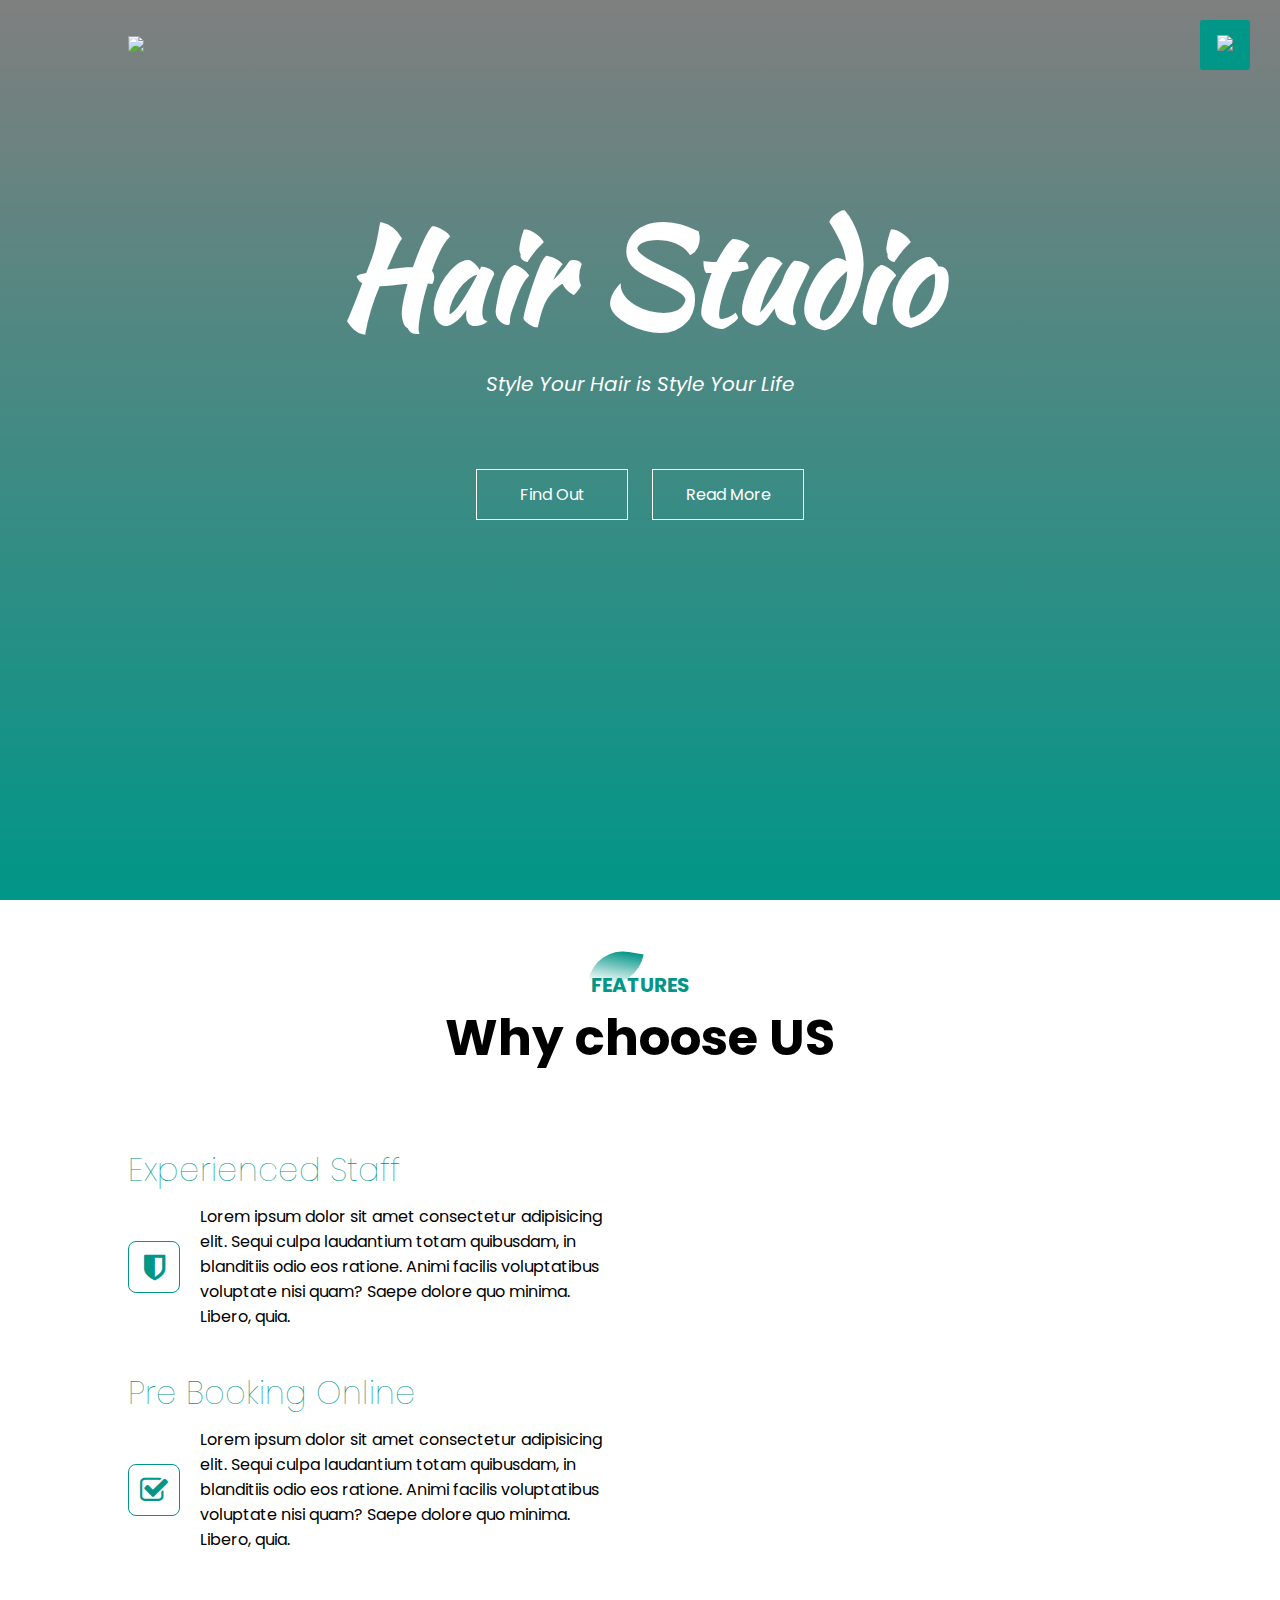
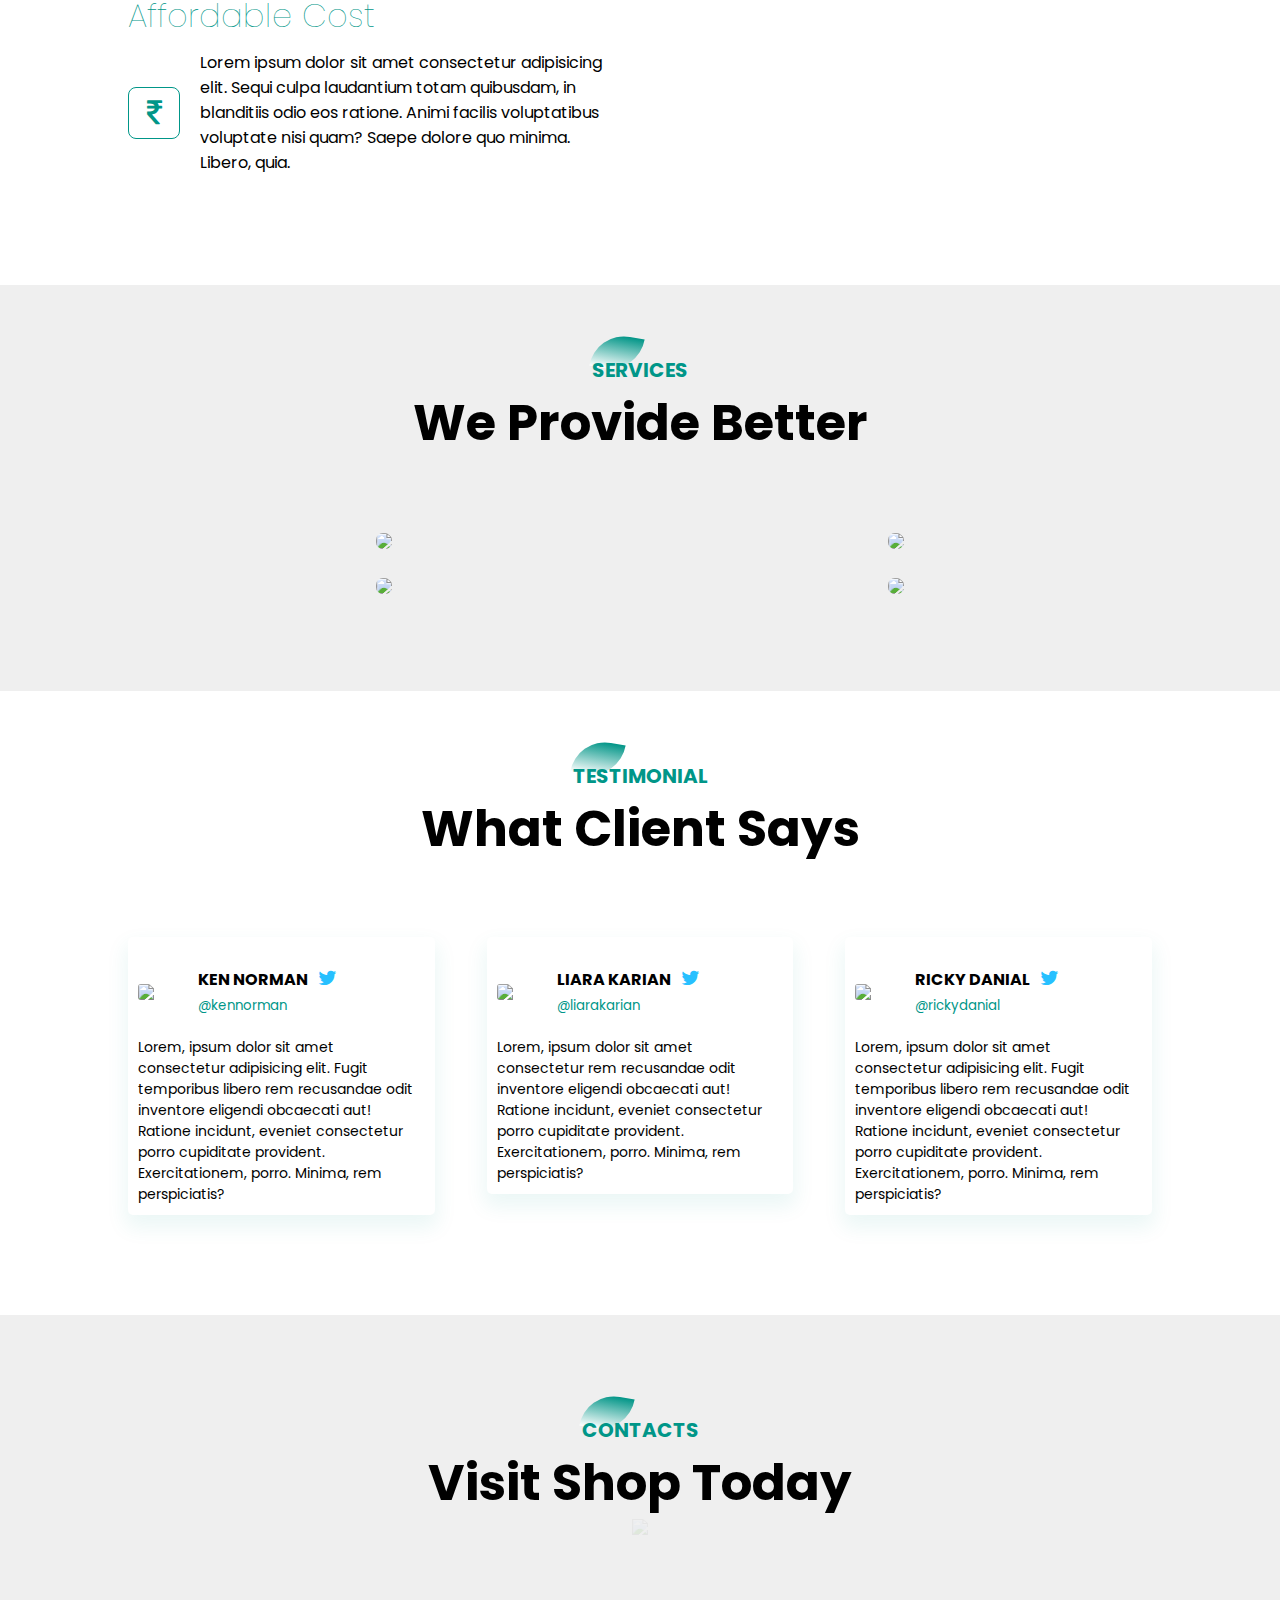
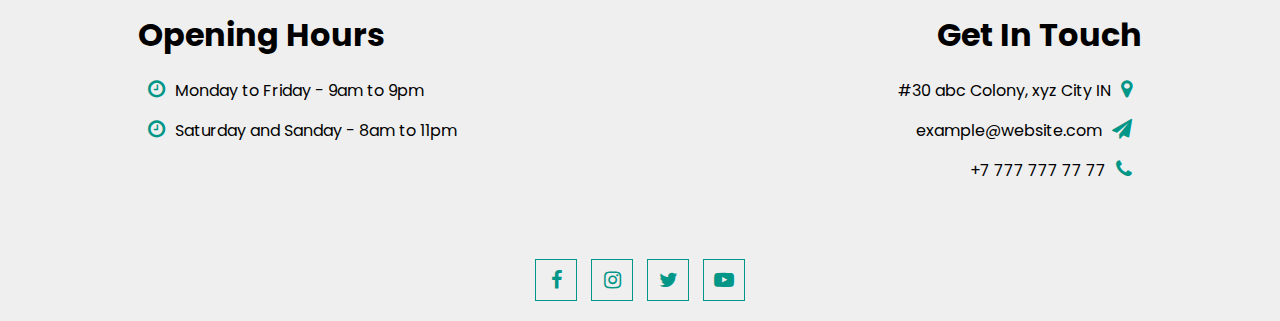
==== index.html @ 2dee3707 "new site" ====
<!DOCTYPE html>
<html lang="en">
<head>
    <meta charset="UTF-8">
    <meta name="viewport" content="width=device-width, initial-scale=1.0">
    <link rel="stylesheet" href="style.css">
    <link rel="stylesheet" href="https://stackpath.bootstrapcdn.com/font-awesome/4.7.0/css/font-awesome.min.css">
    <link href="https://fonts.googleapis.com/css2?family=Kaushan+Script&family=Poppins&display=swap" rel="stylesheet">
    <script src="https://cdn.jsdelivr.net/gh/cferdinandi/smooth-scroll/dist/smooth-scroll.polyfills.min.js"></script>
    <title>Barber Portfolio</title>
</head>
<body>
    <section id="banner">
        <img src="img/logo.png" class="logo">
        <div class="banner-text">
            <h1>Hair Studio</h1>
            <p>Style Your Hair is Style Your Life </p>
            <div class="banner-btn">
                <a href="#"><span></span>Find Out</a>
                <a href="#"><span></span>Read More</a>
            </div>
        </div>
    </section>
    <div id="sidenav">
        <nav>
            <ul>
                <li><a href="#banner">HOME</a></li>
                <li><a href="#feature">FEATURES</a></li>
                <li><a href="#service">SERVICES</a></li>
                <li><a href="#testimonial">TESTIMONIALS</a></li>
                <li><a href="#footer">MEET US</a></li>
            </ul>
        </nav>
    </div>
    <div id="menubtn">
        <img src="img/menu.png" id="menu">
    </div>

<!--Feature-->

<section id="feature">
    <div class="title-text">
        <p>FEATURES</p>
        <h1>Why choose US</h1>
    </div>
    <div class="feature-box">
        <div class="features">
            <h1>Experienced Staff</h1>
            <div class="features-desc">
                <div class="feature-icon">
                    <i class="fa fa-shield"></i>
                </div>
                <div class="feature-text">
                    <p>Lorem ipsum dolor sit amet consectetur adipisicing elit. Sequi culpa laudantium totam quibusdam, in blanditiis odio eos ratione. Animi facilis voluptatibus voluptate nisi quam? Saepe dolore quo minima. Libero, quia.</p>
                </div>
            </div>
            <h1>Pre Booking Online</h1>
            <div class="features-desc">
                <div class="feature-icon">
                    <i class="fa fa-check-square-o"></i>
                </div>
                <div class="feature-text">
                    <p>Lorem ipsum dolor sit amet consectetur adipisicing elit. Sequi culpa laudantium totam quibusdam, in blanditiis odio eos ratione. Animi facilis voluptatibus voluptate nisi quam? Saepe dolore quo minima. Libero, quia.</p>
                </div>
            </div>
            <h1>Affordable Cost</h1>
            <div class="features-desc">
                <div class="feature-icon">
                    <i class="fa fa-inr"></i>
                </div>
                <div class="feature-text">
                    <p>Lorem ipsum dolor sit amet consectetur adipisicing elit. Sequi culpa laudantium totam quibusdam, in blanditiis odio eos ratione. Animi facilis voluptatibus voluptate nisi quam? Saepe dolore quo minima. Libero, quia.</p>
                </div>
            </div>
        </div>
        <div class="features-img">
            <img src="img/barber-man.jpg" alt="">
        </div>
    </div>
</section>

<!--Service-->

<section id="service">
    <div class="title-text">
        <p>SERVICES</p>
        <h1>We Provide Better</h1>
    </div>
    <div class="service-box">
        <div class="single-service">
            <img src="img/pic-1.jpg">
            <div class="overlay"></div>
            <div class="service-desc">
                <h3>Hair Styling</h3>
                <hr>
                <p>This is test under text koroche of barber-man
                    this is under desription of barber foundation</p>
            </div>
        </div>
        <div class="single-service">
            <img src="img/pic-2.jpg">
            <div class="overlay"></div>
            <div class="service-desc">
                <h3>Beard Drim</h3>
                <hr>
                <p>This is test under text koroche of barber-man
                    this is under desription of barber foundation</p>
            </div>
        </div>
        <div class="single-service">
            <img src="img/pic-3.jpg">
            <div class="overlay"></div>
            <div class="service-desc">
                <h3>Hair Cut</h3>
                <hr>
                <p>This is test under text koroche of barber-man
                    this is under desription of barber foundation</p>
            </div>
        </div>
        <div class="single-service">
            <img src="img/pic-4.jpg">
            <div class="overlay"></div>
            <div class="service-desc">
                <h3>Dry Shapoo</h3>
                <hr>
                <p>This is test under text koroche of barber-man
                    this is under desription of barber foundation</p>
            </div>
        </div>
    </div>
</section>

<!--Testimonial-->

<section id="testimonial">
    <div class="title-text">
        <p>TESTIMONIAL</p>
        <h1>What Client Says</h1>
    </div>
    <div class="testimonial-row">
        <div class="testimonial-col">
            <div class="user">
                <img src="img/img-1.jpg">
                <div class="user-info">
                    <h4>KEN NORMAN<i class="fa fa-twitter"></i></h4>
                    <small>@kennorman</small>
                </div>
            </div>
            <p>Lorem, ipsum dolor sit amet consectetur adipisicing elit. Fugit temporibus libero rem recusandae odit inventore eligendi obcaecati aut! Ratione incidunt, eveniet consectetur porro cupiditate provident. Exercitationem, porro. Minima, rem perspiciatis?</p>
        </div>
        <div class="testimonial-col">
            <div class="user">
                <img src="img/img-2.jpg">
                <div class="user-info">
                    <h4>LIARA KARIAN<i class="fa fa-twitter"></i></h4>
                    <small>@liarakarian</small>
                </div>
            </div>
            <p>Lorem, ipsum dolor sit amet consectetur  rem recusandae odit inventore eligendi obcaecati aut! Ratione incidunt, eveniet consectetur porro cupiditate provident. Exercitationem, porro. Minima, rem perspiciatis?</p>
        </div>
        <div class="testimonial-col">
            <div class="user">
                <img src="img/img-3.jpg">
                <div class="user-info">
                    <h4>RICKY DANIAL<i class="fa fa-twitter"></i></h4>
                    <small>@rickydanial</small>
                </div>
            </div>
            <p>Lorem, ipsum dolor sit amet consectetur adipisicing elit. Fugit temporibus libero rem recusandae odit inventore eligendi obcaecati aut! Ratione incidunt, eveniet consectetur porro cupiditate provident. Exercitationem, porro. Minima, rem perspiciatis?</p>
        </div>
    </div>
</section>

<!--Footer-->

<section id="footer">
    <img src="img/footer-img.png" class="footer-img">
    <div class="title-text">
        <p>CONTACTS</p>
        <h1>Visit Shop Today</h1>
    </div>
    <div class="footer-row">
        <div class="footer-left">
            <h1>Opening Hours</h1>
            <p><i class="fa fa-clock-o"></i>Monday to Friday - 9am to 9pm</p>
            <p><i class="fa fa-clock-o"></i>Saturday and Sanday - 8am to 11pm</p>
        </div>
        <div class="footer-right">
            <h1>Get In Touch</h1>
            <p>#30 abc Colony, xyz City IN<i class="fa fa-map-marker"></i></p>
            <p>example@website.com<i class="fa fa-paper-plane"></i></p>
            <p>+7 777 777 77 77<i class="fa fa-phone"></i></p>
        </div>
    </div>
    <div class="social-links">
        <i class="fa fa-facebook"></i>
        <i class="fa fa-instagram"></i>
        <i class="fa fa-twitter"></i>
        <i class="fa fa-youtube-play"></i>

    </div>
</section>

<script>
var menubtn = document.getElementById("menubtn")
var sidenav = document.getElementById("sidenav")
var menu = document.getElementById("menu")

sidenav.style.right = "-250px";

menubtn.onclick = function(){
    if(sidenav.style.right == "-250px"){
        sidenav.style.right = "0";
        menu.src = "img/close.png";
    }
    else{
        sidenav.style.right = "-250px";
        menu.src = "img/menu.png";
    }
}

var scroll = new SmoothScroll('a[href*="#"]', {
	speed: 1000,
	speedAsDuration: true
});
</script>

</body>
</html>
---- style.css ----
*{
    padding: 0;
    margin: 0;
    font-family: 'Poppins', sans-serif;
}

#banner {
    background: linear-gradient(rgba(0,0,0,0.5), #009688), url(img/banner.jpg);
    background-position: center;
    background-size: cover;
    height: 100vh;
}
.logo {
    position: absolute;
    left: 10%;
    top: 4%;
    width: 140px;
}
.banner-text {
    text-align: center;
    color: #fff;
    padding-top: 180px;
}
.banner-text h1 {
    font-size: 130px;
    font-family: 'Kaushan Script', cursive;
}
.banner-text p {
    font-size: 20px;
    font-style: italic;
}
.banner-btn {
    margin: 70px auto 0;
}
.banner-btn a {
    width: 150px;
    text-decoration: none;
    display: inline-block;
    margin: 0 10px;
    padding: 12px 0;
    color: #fff;
    border: 0.5px solid #fff;
    position: relative;
    z-index: 1;
    transition: color 0.5s;
}
.banner-btn a span {
    width: 0%;
    height: 100%;
    position: absolute;
    top: 0;
    left: 0;
    background: #fff;
    z-index: -1;
    transition: 0.5s;
}
.banner-btn a:hover span {
    width: 100%;
}
.banner-btn a:hover {
    color: black;
}
#sidenav {
    width: 250px;
    height: 100vh;
    position: fixed;
    right: -250px;
    top: 0;
    background: #009688;
    z-index: 2;
    transition: 0.5s;
}
#sidenav ul li  {
    list-style: none;
    margin: 50px 20px;
}
#sidenav ul li a {
   text-decoration: none;
   color: #fff;
}
#menubtn {
    width: 50px;
    height: 50px;
    background: #009688;
    text-align: center;
    position: fixed;
    right: 30px;
    top: 20px;
    border-radius: 3px;
    z-index: 3;
    cursor: pointer;
}
#menubtn img {
    width: 20px;
    margin-top: 15px;
}

@media screen and (max-width: 770px){
    .banner-text h1 {
        font-size: 44px;
    }
    .banner-btn a {
        display: block;
        margin: 20px auto;
    }
}

/*--Feature--*/

#feature {
    width: 100%;
    padding: 70px 0;
}
.title-text {
    text-align: center;
    padding-bottom: 70px;
}
.title-text p {
    margin: auto;
    font-size: 20px;
    color: #009688;
    font-weight: bold;
    position: relative;
    z-index: 1;
    display: inline-block;
}
.title-text p::after{
    content: '';
    width: 50px;
    height: 35px;
    background: linear-gradient(#019587, #fff);
    position: absolute;
    top: -20px;
    left: 0;
    z-index: -1;
    transform: rotate(10deg);
    border-top-left-radius: 35px;
    border-bottom-right-radius: 35px;
}
.title-text h1 {
    font-size: 50px;
}
.feature-box {
    width: 80%;
    margin: auto;
    display: flex;
    flex-wrap: wrap;
    align-items: center;
    text-align: center;
}
.features {
    flex-basis: 50%;
}
.features-img {
    flex-basis: 50%;
    margin: auto;
}
.features-img img {
    width: 70%;
    border-radius: 10px;
}
.features h1 {
    text-align: left;
    margin-bottom: 10px;
    font-weight: 100;
    color: #009688;
}
.features-desc {
    align-items: center;
    display: flex;
    margin-bottom: 40px;
}
.feature-icon .fa {
    width: 50px;
    height: 50px;
    font-size: 30px;
    line-height: 50px;
    border-radius: 8px;
    color: #009688;
    border: 1px solid #009688;
}
.feature-text {
    padding: 0 20px;
    text-align: initial;
}
@media screen and (max-width: 770px){
    .title-text h1 {
        font-size: 35px;
    }
    .features {
        flex-basis: 100%;
    }
    .features-img {
        flex-basis: 100%;
    }
    .features-img img {
        width: 100%;
    }
}

/*--Service--*/

#service {
    width: 100%;
    padding: 70px 0;
    background: #efefef;
}
.service-box {
    width: 80%;
    display: flex;
    flex-wrap: wrap;
    justify-content: space-around;
    margin: auto;
}
.single-service {
    flex-basis: 48%;
    text-align: center;
    border-radius: 7px;
    margin-bottom: 20px;
    color: white;
    position: relative;
}
.single-service img {
    width: 100%;
    border-radius: 7px;
}
.overlay {
    width: 100%;
    height: 100%;
    position: absolute;
    top: 0;
    border-radius: 7px;
    cursor: pointer;
    background: linear-gradient(rgba(0,0,0,0.5), #009688);
    opacity: 0;
    transition: 1s;
}
.single-service:hover .overlay{
    opacity: 1;
}
.service-desc {
    width: 80%;
    position: absolute;
    bottom: 0;
    left: 50%;
    opacity: 0;
    transform: translateX(-50%);
    transition: 1s;
}
hr {
    background: #fff;
    height: 2px;
    border: 0;
    margin: 15px auto;
    width: 60%;
}
.service-desc p {
    font-size: 14px;
}
.single-service:hover .service-desc {
    bottom: 40%;
    opacity: 1;
}

@media screen and (max-width: 770px){
    .single-service {
        flex-basis: 100%;
        margin-bottom: 30px;
    }
    .service-desc p {
        font-size: 12px;
    }
    hr {
        margin: 5px auto;
    }
    .single-service:hover .service-desc {
        bottom: 25% !important;
    }
}

/*--Testimonial--*/

#testimonial {
    width: 100%;
    padding: 70px 0;
}
.testimonial-row {
    width: 80%;
    margin: auto;
    display: flex;
    justify-content: space-between;
    align-items: flex-start;
    flex-wrap: wrap;
}
.testimonial-col {
    flex-basis: 28%;
    padding: 10px;
    margin-bottom: 30px;
    border-radius: 5px;
    box-shadow: 0 10px 20px 3px #00968814;
    cursor: pointer;
    transition: transform .5s;
}
.testimonial-col p {
    font-size: 14px;
}
.user {
    display: flex;
    align-items: center;
    margin: 20px 0;
}
.user img {
    width: 40px;
    margin-right: 20px;
    border-radius: 3px;
}
.user-info .fa {
    color: #27c0ff;
    margin-left: 10px;
    font-size: 20px;
}
.user-info small {
    color: #009688;
}
.testimonial-col:hover {
    transform: translateY(7px);
}

@media screen and (max-width: 770px){
    .testimonial-col{
        flex-basis: 100%;
    }
}

/*--Footer--*/

#footer {
    padding: 100px 0 20px;
    background: #efefef;
    position: relative;
}
.footer-row {
    width: 80%;
    margin: 0 auto;
    justify-content: space-between;
    display: flex;
    flex-wrap: wrap;
}
.footer-left, .footer-right {
    flex-basis: 45%;
    padding: 10px;
    margin-bottom: 20px;
}
.footer-right {
    text-align: right;
}
.footer-row h1 {
    margin: 10px 0;
}
.footer-row p {
    line-height: 35px;
}
.footer-left .fa, .footer-right .fa {
    font-size: 20px;
    color: #009688;
    margin: 10px;
}
.footer-img {
    max-width: 370px;
    opacity: 0.1;
    position: absolute;
    left: 50%;
    top: 35%;
    transform: translate(-50%, -50%);
}
.social-links {
    text-align: center;
}
.social-links .fa {
    height: 40px;
    width: 40px;
    font-size: 20px;
    line-height: 40px;
    border: 1px solid #009688;
    margin: 40px 5px 0;
    color: #009688;
    cursor: pointer;
    transition: transform .5s;
}
.social-links .fa:hover {
    background: #009688;
    color: #fff;
    transform: translateY(-7px);
}

@media screen and (max-width: 770px){
    .footer-left, .footer-right {
        flex-basis: 100%;
        font-size: 13px;
    }
    .footer-img {
        top: 25%;
    }
}
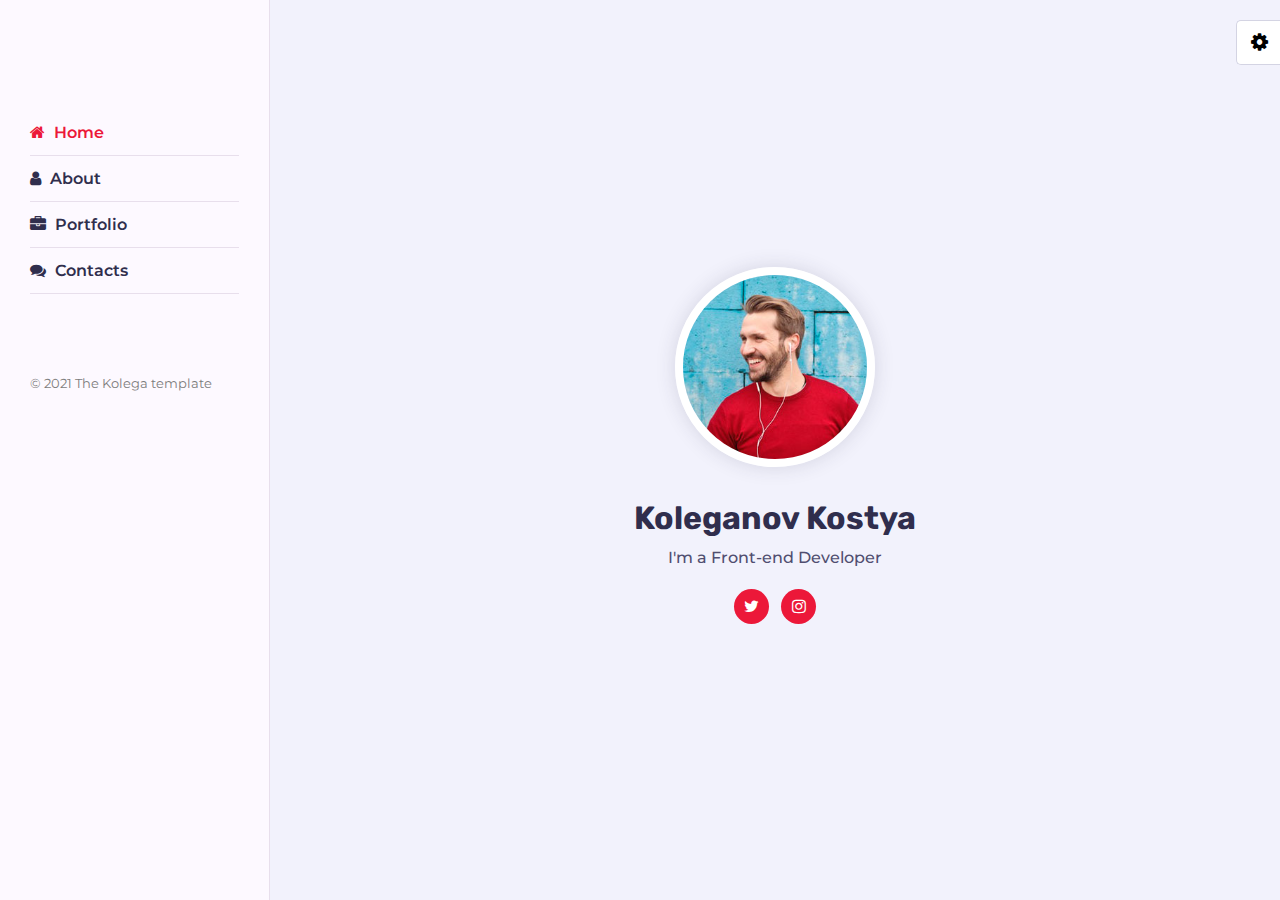
==== commit 452796b9: "Add files via upload" ====
--- a/index.html
+++ b/index.html
@@ -1,229 +1,395 @@
 <!DOCTYPE html>
 <html lang="en">
 <head>
-    <meta charset="UTF-8">
-    <meta name="viewport" content="width=device-width, initial-scale=1.0">
-    <link rel="stylesheet" href="style.css">
-    <link rel="stylesheet" href="https://stackpath.bootstrapcdn.com/font-awesome/4.7.0/css/font-awesome.min.css">
-    <link href="https://fonts.googleapis.com/css2?family=Kaushan+Script&family=Poppins&display=swap" rel="stylesheet">
-    <script src="https://cdn.jsdelivr.net/gh/cferdinandi/smooth-scroll/dist/smooth-scroll.polyfills.min.js"></script>
-    <title>Barber Portfolio</title>
+  <title>Personal Portfolio Template</title>
+  <meta charset="utf-8">
+  <meta name="viewport" content="width=device-width, initial-scale=1">
+   <!-- Template css Files -->
+  <link rel="stylesheet" href="css/style.css" type="text/css">
+  <link rel="stylesheet" title="pink" href="css/skins/pink.css" type="text/css" >
+
+  <!--Style Switcher-->
+  <link rel="stylesheet" class="alternate-style" title="yellow" href="css/skins/yellow.css" type="text/css" disabled>
+  <link rel="stylesheet" class="alternate-style" title="orange" href="css/skins/orange.css" type="text/css" disabled>
+  <link rel="stylesheet" class="alternate-style" title="blue" href="css/skins/blue.css" type="text/css" disabled>
+  <link rel="stylesheet" class="alternate-style" title="green" href="css/skins/green.css" type="text/css" disabled>
+
+  <link rel="stylesheet" href="css/styleSwitcher.css" type="text/css">
 </head>
 <body>
-    <section id="banner">
-        <img src="img/logo.png" class="logo">
-        <div class="banner-text">
-            <h1>Hair Studio</h1>
-            <p>Style Your Hair is Style Your Life </p>
-            <div class="banner-btn">
-                <a href="#"><span></span>Find Out</a>
-                <a href="#"><span></span>Read More</a>
+
+<div class="main-conteiner">
+    <div class="aside">
+        <div class="nav-toggler">
+            <span></span>
+        </div>
+        <ul class="nav">
+            <li><a href="#home" class="active"><i class="fa fa-home"></i> Home</a></li>
+            <li><a href="#about"><i class="fa fa-user"></i> About</a></li>
+            <li><a href="#portfolio"><i class="fa fa-briefcase"></i> Portfolio</a></li>
+            <li><a href="#contacts"><i class="fa fa-comments"></i> Contacts</a></li>
+        </ul>
+        <div class="copyright-text">
+            &copy; 2021 The Kolega template
+        </div>
+    </div>
+
+    <div class="main-content">
+        <section class="home  section active" id="home">
+            <div class="container">
+                <div class="intro">
+                    <img src="images/about.jpg" alt="Profile" class="shadow-dark">
+                    <h1>Koleganov Kostya</h1>
+                    <p>I'm a Front-end Developer</p>
+                    <div class="social-links">
+                        <a href=""><i class="fa fa-twitter"></i></a>
+                        <a href="https://www.instagram.com/koleganov_k/" target="_blank"><i class="fa fa-instagram"></i></a>
+                    </div>
+                </div>
             </div>
+        </section>
+        <!-- Home section end-->
+
+        <section class="about  section " id="about">
+            <div class="container">
+                <div class="row">
+                    <div class="section-title padd-15">
+                        <h2>About Me</h2>
+                    </div>
+                    <div class="row">
+                        <div class="about-content padd-15">
+                            <div class="row">
+                                <div class="about-text padd-15">
+                                    <h3>I'm Koleganov Kostya and <span>Front-end Developer</span></h3>
+                                    <p> Hi! My name is Upvesh Kumar. I am a Web Developer, and I'm very passionate and dedicated 
+                                        to my work. With 10 years experience as a professional Web developer, I have acquired the skills and knowledge necessary to make your project a success. I enjoy every step of the design process, from discussion and collaboration.</p>
+                                </div>
+                            </div>
+                            <div class="row">
+                                <div class="personal-info padd-15">
+                                    <div class="row">
+                                        <div class="info-item padd-15">
+                                            <p>Birthday: <span>10 march 1997</span></p>
+                                        </div>
+                                        <div class="info-item padd-15">
+                                            <p>Age: <span>23</span></p>
+                                        </div>
+                                        <div class="info-item padd-15">
+                                            <p>Email: <span>taggz1030@gmail.com</span></p>
+                                        </div>
+                                        <div class="info-item padd-15">
+                                            <p>Phone: <span>+7 705 133 90 55</span></p>
+                                        </div>
+                                        <div class="info-item padd-15">
+                                            <p>City: <span>Aktau</span></p>
+                                        </div>
+                                    </div>
+                                </div>
+                                <div class="skills padd-15">
+                                    <div class="row">
+                                        <div class="skill-item padd-15">
+                                            <h5>HTML</h5>
+                                            <div class="progress">
+                                                <div class="progress-in" style="width: 70%"></div>
+                                                <div class="skill-percent">70%</div>
+                                            </div>
+                                        </div>
+                                        <div class="skill-item padd-15">
+                                            <h5>CSS</h5>
+                                            <div class="progress">
+                                                <div class="progress-in" style="width: 50%"></div>
+                                                <div class="skill-percent">50%</div>
+                                            </div>
+                                        </div>
+                                        <div class="skill-item padd-15">
+                                            <h5>Javascript</h5>
+                                            <div class="progress">
+                                                <div class="progress-in" style="width: 20%"></div>
+                                                <div class="skill-percent">20%</div>
+                                            </div>
+                                        </div>
+                                        <div class="skill-item padd-15">
+                                            <h5>Vue.js</h5>
+                                            <div class="progress">
+                                                <div class="progress-in" style="width: 10%"></div>
+                                                <div class="skill-percent">10%</div>
+                                            </div>
+                                        </div>
+                                    </div>
+                                </div>
+                            </div>
+                            <div class="row padd-15">
+                                <div class="experience">
+                                    <h3 class="experience__title">Experience</h3>
+                                    <div class="row">
+                                        <div class="timeline-box padd-15">
+                                            <div class="timeline shadow-dark">
+                                                <!-- Timeline item-->
+                                                <div class="timeline-item">
+                                                    <div class="circle-dot"></div>
+                                                    <h6 class="timeline-date">
+                                                        <i class="fa fa-calendar"></i> 2020-2021
+                                                    </h6>
+                                                    <h4 class="timeline-title">Верстальщик</h4>
+                                                    <p class="timeline-text">
+                                                        Здесь скоро будет какой то текст. Скорее всего с каким то описание с моей проффесией и т.д </p>
+                                                </div>
+                                                <!-- Timeline Item End-->
+                                                 <!-- Timeline item-->
+                                                 <div class="timeline-item">
+                                                    <div class="circle-dot"></div>
+                                                    <h6 class="timeline-date">
+                                                        <i class="fa fa-calendar"></i> 2020-2021
+                                                    </h6>
+                                                    <h4 class="timeline-title">Верстальщик</h4>
+                                                    <p class="timeline-text">
+                                                        Здесь скоро будет какой то текст. Скорее всего с каким то описание с моей проффесией и т.д </p>
+                                                </div>
+                                                <!-- Timeline Item End-->
+                                                 <!-- Timeline item-->
+                                                 <div class="timeline-item">
+                                                    <div class="circle-dot"></div>
+                                                    <h6 class="timeline-date">
+                                                        <i class="fa fa-calendar"></i> 2020-2021
+                                                    </h6>
+                                                    <h4 class="timeline-title">Верстальщик</h4>
+                                                    <p class="timeline-text">
+                                                        Здесь скоро будет какой то текст. Скорее всего с каким то описание с моей проффесией и т.д </p>
+                                                </div>
+                                                <!-- Timeline Item End-->
+                                            </div>
+                                        </div>
+                                    </div>
+                                </div>
+                            </div>
+                        </div>
+                    </div>
+                </div>
+            </div>
+        </section>
+        <!-- About Section End -->
+
+        <section class="portfolio section" id="portfolio">
+            <div class="container">
+                <div class="row">
+                    <div class="section-title padd-15">
+                        <h2>Portfolio</h2>
+                    </div>
+                </div>
+                <div class="row">
+                    <!--Portfolio item-->
+                    <div class="portfolio-filter padd-15">
+                        <button type="button" class="active" data-filter="all">All</button>
+                    </div>
+                </div>
+                    <div class="row">
+                        <!--Potfolio item-->
+                        <div class="portfolio-item padd-15">
+                            <div class="portfolio-item-inner shadow-dark">
+                                <div class="portfolio-img">
+                                    <img src="images/portfolio/1.jpg" alt="Portfolio">
+                                </div>
+                                <div class="portfolio-info">
+                                    <h4>Wakeboard</h4>
+                                    <div class="icon">
+                                        <i class="fa fa-search"></i>
+                                    </div>
+                                </div>
+                            </div>
+                        </div>
+                        <!--Potfolio item End-->
+                        <!--Potfolio item-->
+                        <div class="portfolio-item padd-15">
+                            <div class="portfolio-item-inner shadow-dark">
+                                <div class="portfolio-img">
+                                    <img src="images/portfolio/2.jpg" alt="Portfolio">
+                                </div>
+                                <div class="portfolio-info">
+                                    <h4>Wakeboard2</h4>
+                                    <div class="icon">
+                                        <i class="fa fa-search"></i>
+                                    </div>
+                                </div>
+                            </div>
+                        </div>
+                        <!--Potfolio item End-->
+                        <!--Potfolio item-->
+                        <div class="portfolio-item padd-15">
+                            <div class="portfolio-item-inner shadow-dark">
+                                <div class="portfolio-img">
+                                    <img src="images/portfolio/3.jpg" alt="Portfolio">
+                                </div>
+                                <div class="portfolio-info">
+                                    <h4>Wakeboard3</h4>
+                                    <div class="icon">
+                                        <i class="fa fa-search"></i>
+                                    </div>
+                                </div>
+                            </div>
+                        </div>
+                        <!--Potfolio item End-->
+                        <!--Potfolio item-->
+                        <div class="portfolio-item padd-15">
+                            <div class="portfolio-item-inner shadow-dark">
+                                <div class="portfolio-img">
+                                    <img src="images/portfolio/4.jpg" alt="Portfolio">
+                                </div>
+                                <div class="portfolio-info">
+                                    <h4>Wakeboard4</h4>
+                                    <div class="icon">
+                                        <i class="fa fa-search"></i>
+                                    </div>
+                                </div>
+                            </div>
+                        </div>
+                        <!--Potfolio item End-->
+                        <!--Potfolio item-->
+                        <div class="portfolio-item padd-15">
+                            <div class="portfolio-item-inner shadow-dark">
+                                <div class="portfolio-img">
+                                    <img src="images/portfolio/5.jpg" alt="Portfolio">
+                                </div>
+                                <div class="portfolio-info">
+                                    <h4>Wakeboard5</h4>
+                                    <div class="icon">
+                                        <i class="fa fa-search"></i>
+                                    </div>
+                                </div>
+                            </div>
+                        </div>
+                        <!--Potfolio item End-->
+                        <!--Potfolio item-->
+                        <div class="portfolio-item padd-15">
+                            <div class="portfolio-item-inner shadow-dark">
+                                <div class="portfolio-img">
+                                    <img src="images/portfolio/6.jpg" alt="Portfolio">
+                                </div>
+                                <div class="portfolio-info">
+                                    <h4>Wakeboard6</h4>
+                                    <div class="icon">
+                                        <i class="fa fa-search"></i>
+                                    </div>
+                                </div>
+                            </div>
+                        </div>
+                        <!--Potfolio item End-->
+                    </div>
+            </div>
+        </section>
+
+        <!--Contact Section-->
+        <section class="contact section" id="contacts">
+            <div class="container">
+                <div class="row">
+                    <div class="section-title padd-15">
+                        <h2>Contact Me</h2>
+                    </div>
+                </div>
+                <div class="row">
+                    <!--Contact info item-->
+                    <div class="contact-info-item padd-15">
+                        <div class="icon"><i class="fa fa-phone"></i></div>
+                        <h4>Call Us On</h4>
+                        <p>+7 705 133 90 55</p>
+                    </div>
+                    <!--Contact info item end-->
+                     <!--Contact info item-->
+                     <div class="contact-info-item padd-15">
+                        <div class="icon"><i class="fa fa-map-marker"></i></div>
+                        <h4>Office</h4>
+                        <p>+7 705 133 90 55</p>
+                    </div>
+                    <!--Contact info item end-->
+                     <!--Contact info item-->
+                     <div class="contact-info-item padd-15">
+                        <div class="icon"><i class="fa fa-envelope"></i></div>
+                        <h4>Email</h4>
+                        <p>taggz1030@gmail.com</p>
+                    </div>
+                    <!--Contact info item end-->
+                </div>
+                <!--Contact form-->
+                <div class="row">
+                    <form action="" class="contact-form padd-15">
+                        <div class="row">
+                            <div class="form-item col-6 padd-15">
+                                <div class="form-group">
+                                    <input type="text" class="form-control" placeholder="Name">
+                                </div>
+                            </div>
+                            <div class="form-item col-6 padd-15">
+                                <div class="form-group">
+                                    <input type="email" class="form-control" placeholder="Email">
+                                </div>
+                            </div>
+                        </div>
+                        <div class="row">
+                            <div class="form-item col-12 padd-15">
+                                <div class="form-group">
+                                    <input type="text" class="form-control" placeholder="Subject">
+                                </div>
+                            </div>
+                        </div>
+                        <div class="row">
+                            <div class="form-item col-12 padd-15">
+                                <div class="form-group">
+                                    <textarea class="form-control" placeholder="Message"></textarea>
+                                </div>
+                            </div>
+                        </div>
+                        <div class="row">
+                            <div class="col-12 padd-15">
+                                <button type="submit" class="btn">Send Message</button>
+                            </div>
+                        </div>
+                    </form>
+                </div>
+                <!--Contact form End-->
+
+            </div>
+        </section>        
+
+
+
+        <!--Contact Section End-->
+    </div>
+</div>
+
+<div class="lightbox">
+    <div class="lightbox-content">
+        <div class="lightbox-close">&times;</div>
+        <img src="images/portfolio/2.jpg" alt="" class="lightbox-img">
+        <div class="lightbox-caption">
+            <div class="caption-text"></div>
+            <div class="caption-counter"></div>
         </div>
-    </section>
-    <div id="sidenav">
-        <nav>
-            <ul>
-                <li><a href="#banner">HOME</a></li>
-                <li><a href="#feature">FEATURES</a></li>
-                <li><a href="#service">SERVICES</a></li>
-                <li><a href="#testimonial">TESTIMONIALS</a></li>
-                <li><a href="#footer">MEET US</a></li>
-            </ul>
-        </nav>
-    </div>
-    <div id="menubtn">
-        <img src="img/menu.png" id="menu">
-    </div>
-
-<!--Feature-->
-
-<section id="feature">
-    <div class="title-text">
-        <p>FEATURES</p>
-        <h1>Why choose US</h1>
-    </div>
-    <div class="feature-box">
-        <div class="features">
-            <h1>Experienced Staff</h1>
-            <div class="features-desc">
-                <div class="feature-icon">
-                    <i class="fa fa-shield"></i>
-                </div>
-                <div class="feature-text">
-                    <p>Lorem ipsum dolor sit amet consectetur adipisicing elit. Sequi culpa laudantium totam quibusdam, in blanditiis odio eos ratione. Animi facilis voluptatibus voluptate nisi quam? Saepe dolore quo minima. Libero, quia.</p>
-                </div>
-            </div>
-            <h1>Pre Booking Online</h1>
-            <div class="features-desc">
-                <div class="feature-icon">
-                    <i class="fa fa-check-square-o"></i>
-                </div>
-                <div class="feature-text">
-                    <p>Lorem ipsum dolor sit amet consectetur adipisicing elit. Sequi culpa laudantium totam quibusdam, in blanditiis odio eos ratione. Animi facilis voluptatibus voluptate nisi quam? Saepe dolore quo minima. Libero, quia.</p>
-                </div>
-            </div>
-            <h1>Affordable Cost</h1>
-            <div class="features-desc">
-                <div class="feature-icon">
-                    <i class="fa fa-inr"></i>
-                </div>
-                <div class="feature-text">
-                    <p>Lorem ipsum dolor sit amet consectetur adipisicing elit. Sequi culpa laudantium totam quibusdam, in blanditiis odio eos ratione. Animi facilis voluptatibus voluptate nisi quam? Saepe dolore quo minima. Libero, quia.</p>
-                </div>
-            </div>
-        </div>
-        <div class="features-img">
-            <img src="img/barber-man.jpg" alt="">
-        </div>
-    </div>
-</section>
-
-<!--Service-->
-
-<section id="service">
-    <div class="title-text">
-        <p>SERVICES</p>
-        <h1>We Provide Better</h1>
-    </div>
-    <div class="service-box">
-        <div class="single-service">
-            <img src="img/pic-1.jpg">
-            <div class="overlay"></div>
-            <div class="service-desc">
-                <h3>Hair Styling</h3>
-                <hr>
-                <p>This is test under text koroche of barber-man
-                    this is under desription of barber foundation</p>
-            </div>
-        </div>
-        <div class="single-service">
-            <img src="img/pic-2.jpg">
-            <div class="overlay"></div>
-            <div class="service-desc">
-                <h3>Beard Drim</h3>
-                <hr>
-                <p>This is test under text koroche of barber-man
-                    this is under desription of barber foundation</p>
-            </div>
-        </div>
-        <div class="single-service">
-            <img src="img/pic-3.jpg">
-            <div class="overlay"></div>
-            <div class="service-desc">
-                <h3>Hair Cut</h3>
-                <hr>
-                <p>This is test under text koroche of barber-man
-                    this is under desription of barber foundation</p>
-            </div>
-        </div>
-        <div class="single-service">
-            <img src="img/pic-4.jpg">
-            <div class="overlay"></div>
-            <div class="service-desc">
-                <h3>Dry Shapoo</h3>
-                <hr>
-                <p>This is test under text koroche of barber-man
-                    this is under desription of barber foundation</p>
-            </div>
-        </div>
-    </div>
-</section>
-
-<!--Testimonial-->
-
-<section id="testimonial">
-    <div class="title-text">
-        <p>TESTIMONIAL</p>
-        <h1>What Client Says</h1>
-    </div>
-    <div class="testimonial-row">
-        <div class="testimonial-col">
-            <div class="user">
-                <img src="img/img-1.jpg">
-                <div class="user-info">
-                    <h4>KEN NORMAN<i class="fa fa-twitter"></i></h4>
-                    <small>@kennorman</small>
-                </div>
-            </div>
-            <p>Lorem, ipsum dolor sit amet consectetur adipisicing elit. Fugit temporibus libero rem recusandae odit inventore eligendi obcaecati aut! Ratione incidunt, eveniet consectetur porro cupiditate provident. Exercitationem, porro. Minima, rem perspiciatis?</p>
-        </div>
-        <div class="testimonial-col">
-            <div class="user">
-                <img src="img/img-2.jpg">
-                <div class="user-info">
-                    <h4>LIARA KARIAN<i class="fa fa-twitter"></i></h4>
-                    <small>@liarakarian</small>
-                </div>
-            </div>
-            <p>Lorem, ipsum dolor sit amet consectetur  rem recusandae odit inventore eligendi obcaecati aut! Ratione incidunt, eveniet consectetur porro cupiditate provident. Exercitationem, porro. Minima, rem perspiciatis?</p>
-        </div>
-        <div class="testimonial-col">
-            <div class="user">
-                <img src="img/img-3.jpg">
-                <div class="user-info">
-                    <h4>RICKY DANIAL<i class="fa fa-twitter"></i></h4>
-                    <small>@rickydanial</small>
-                </div>
-            </div>
-            <p>Lorem, ipsum dolor sit amet consectetur adipisicing elit. Fugit temporibus libero rem recusandae odit inventore eligendi obcaecati aut! Ratione incidunt, eveniet consectetur porro cupiditate provident. Exercitationem, porro. Minima, rem perspiciatis?</p>
-        </div>
-    </div>
-</section>
-
-<!--Footer-->
-
-<section id="footer">
-    <img src="img/footer-img.png" class="footer-img">
-    <div class="title-text">
-        <p>CONTACTS</p>
-        <h1>Visit Shop Today</h1>
-    </div>
-    <div class="footer-row">
-        <div class="footer-left">
-            <h1>Opening Hours</h1>
-            <p><i class="fa fa-clock-o"></i>Monday to Friday - 9am to 9pm</p>
-            <p><i class="fa fa-clock-o"></i>Saturday and Sanday - 8am to 11pm</p>
-        </div>
-        <div class="footer-right">
-            <h1>Get In Touch</h1>
-            <p>#30 abc Colony, xyz City IN<i class="fa fa-map-marker"></i></p>
-            <p>example@website.com<i class="fa fa-paper-plane"></i></p>
-            <p>+7 777 777 77 77<i class="fa fa-phone"></i></p>
-        </div>
-    </div>
-    <div class="social-links">
-        <i class="fa fa-facebook"></i>
-        <i class="fa fa-instagram"></i>
-        <i class="fa fa-twitter"></i>
-        <i class="fa fa-youtube-play"></i>
-
-    </div>
-</section>
-
-<script>
-var menubtn = document.getElementById("menubtn")
-var sidenav = document.getElementById("sidenav")
-var menu = document.getElementById("menu")
-
-sidenav.style.right = "-250px";
-
-menubtn.onclick = function(){
-    if(sidenav.style.right == "-250px"){
-        sidenav.style.right = "0";
-        menu.src = "img/close.png";
-    }
-    else{
-        sidenav.style.right = "-250px";
-        menu.src = "img/menu.png";
-    }
-}
-
-var scroll = new SmoothScroll('a[href*="#"]', {
-	speed: 1000,
-	speedAsDuration: true
-});
-</script>
-
+    </div>
+    <div class="lightbox-controls">
+        <div class="prev-item" onclick="prevItem()"><i class="fa fa-angle-left"></i></div>
+        <div class="next-item" onclick="nextItem()"><i class="fa fa-angle-right"></i></div>
+    </div>
+</div>
+
+<!--Style Switcher-->
+
+<div class="style-switcher">
+    <div class="toggle-style-switcher">
+        <i class="fa fa-cog fa-spin"></i>
+    </div>
+    <h5>Style Switcher</h5>
+    <ul>
+        <li><a href="javascript:void(0);" title="pink" style="background-color: #ec1839" onclick="setActiveStyle('pink')"></a></li>
+        <li><a href="javascript:void(0);" title="blue" style="background-color: #2196f3" onclick="setActiveStyle('blue')"></a></li>
+        <li><a href="javascript:void(0);" title="orange" style="background-color: #fa5b0f" onclick="setActiveStyle('orange')"></a></li>
+        <li><a href="javascript:void(0);" title="yellow" style="background-color: #ffb400" onclick="setActiveStyle('yellow')"></a></li>
+        <li><a href="javascript:void(0);" title="green" style="background-color: #72b626" onclick="setActiveStyle('green')"></a></li>
+    </ul>
+</div>
+
+
+
+<script src="js/script.js"></script>
+<script src="js/styleSwitcher.js"></script>
 </body>
-</html>+</html>
+
--- a/css/style.css
+++ b/css/style.css
@@ -0,0 +1,855 @@
+
+ /*Font Awesome Free Icon*/
+ @import url("https://stackpath.bootstrapcdn.com/font-awesome/4.7.0/css/font-awesome.min.css");
+ /*Google fonts*/
+ @import url('https://fonts.googleapis.com/css?family=Montserrat:400,500,600,700&display=swap');
+ @import url('https://fonts.googleapis.com/css?family=Rubik:500,700,900&display=swap');
+
+body {
+    margin: 0;
+    line-height: 1.5;
+    font-size: 16px;
+    font-family: 'Montserrat', sans-serif;
+    font-weight: 400;
+}
+
+* {
+    margin: 0;
+    padding: 0;
+    outline: none;
+    box-sizing: border-box;
+    text-decoration: none;
+}
+
+::before, ::after {
+    box-sizing: border-box;
+}
+
+input, textarea, select {
+    font-family: 'Montserrat', sans-serif;
+}
+
+.btn {
+    font-size: 16px;
+    font-family: 'Rubik', sans-serif;
+    font-weight: 500;
+    padding: 12px 35px;
+    color: #fff;
+    border-radius: 40px;
+    border: none;
+    display: inline-block;
+    white-space: nowrap;
+    cursor: pointer;
+}
+
+.section {
+    background-color: #f2f2fc;
+    min-height: 100vh;
+    display: block;
+    padding: 0 30px;
+    position: fixed;
+    left: 270px;
+    top: 0;
+    right: 0;
+    bottom: 0;
+    z-index: 0;
+    opacity: 1;
+    overflow-x: hidden;
+    overflow-y: auto;
+    transition: all 0.3s ease;
+}
+
+.section.back-section {
+    z-index: 1;
+}
+
+.section.active {
+    opacity: 1;
+    z-index: 2;
+    animation: slideSection 1s ease;
+}
+
+@keyframes slideSection {
+    0% {
+        transform: translateX(100%);
+    }
+    100% {
+        transform: translateX(0%);
+    }
+}
+
+.section .container {
+    padding-top: 60px;
+    padding-bottom: 70px;
+}
+
+.section-title {
+    -ms-flex: 0 0 100%;
+    flex: 0 0 100%;
+    max-width: 100%;
+    margin-bottom: 60px;
+}
+
+.section-title h2 {
+    font-size: 40px;
+    color: #302e4d;
+    font-weight: 700;
+    font-family: 'Rubik', sans-serif;
+    position: relative;
+}
+
+.section-title h2::before {
+    content: '';
+    height: 4px;
+    width: 50px;
+    position: absolute;
+    top: 100%;
+    left: 0;
+    
+}
+
+.section-title h2::after {
+    content: '';
+    height: 4px;
+    width: 25px;
+    position: absolute;
+    top: 100%;
+    left: 0;
+    margin-top: 8px;
+}
+
+.row {
+    display: -ms-flexbox;
+    display: flex;
+    -ms-flex-wrap: wrap;
+    flex-wrap: wrap;
+    margin-right: -15px;
+    margin-left: -15px;
+    position: relative;
+}
+
+.padd-15 {
+    padding-right: 15px;
+    padding-left: 15px;
+
+}
+
+
+.hidden {
+    display: none!important;
+}
+
+.container {
+    max-width: 1100px;
+    width: 100%;
+    margin: auto;
+}
+
+.shadow-dark {
+    -webkit-box-shadow: 0 0 20px rgba(48, 46, 77, 0.15);
+    box-shadow: 0 0 20px rgba(48, 46, 77, 0.15);
+}
+
+ .aside {
+     width: 270px;
+     height: 100%;
+     left: 0;
+     top: 0;
+     z-index: 10;
+     padding: 30px;
+     background-color: #fdf9ff;
+     border-right: 1px solid #e8dfec;
+     position: fixed;
+     transition: all 0.3s ease;
+ }
+
+.aside .nav-toggler {
+    width: 45px;
+    height: 40px;
+    top: 20px;
+    background-color: #fdf9ff;
+    border: 1px solid #d4d4e3;
+    border-radius: 5px;
+    cursor: pointer;
+    position: fixed;
+    left: 300px;
+    z-index: 11;
+    display: -ms-flexbox;
+    display: none;
+    -ms-flex-align: center;
+    align-items: center;
+    -ms-flex-pack: center;
+    justify-content: center;
+    transition: all 0.3s ease;
+}
+
+.aside .nav-toggler span {
+    width: 18px;
+    height: 2px;
+    display: inline-block;
+    position: relative;
+}
+
+.aside .nav-toggler.open span {
+    background-color: transparent;
+}
+
+.aside .nav-toggler.open span::before {
+    transform: rotate(45deg);
+    top: 0px;
+}
+
+.aside .nav-toggler.open span::after {
+    transform: rotate(-45deg);
+    top: 0px;
+}
+
+.aside .nav-toggler span::before {
+    content: '';
+    width: 18px;
+    height: 2px;
+    position: absolute;
+    top: -6px;
+    left: 0;
+}
+
+.aside .nav-toggler span::after {
+    content: '';
+    width: 18px;
+    height: 2px;
+    position: absolute;
+    top: 6px;
+    left: 0;
+}
+
+ .aside .nav {
+     margin: 80px 0;
+     padding: 0;
+     list-style: none;
+ }
+
+ .aside .nav li {
+    display: block;
+ }
+
+ .aside .nav li a {
+     display: block;
+     font-size: 16px;
+     font-weight: 600;
+     color: #302e4d;
+     text-decoration: none;
+     line-height: 45px;
+     border-bottom: 1px solid #e8dfec;
+     transition: all 0.3s ease;
+     -webkit-transition: all 0.3s ease;
+     text-transform: capitalize;
+ }
+
+ .aside .nav li a:not(.active):hover {
+     padding-left: 5px;
+ }
+
+ .aside .nav li a .fa {
+     margin-right: 5px;
+ }
+
+ .aside .copyright-text {
+     font-size: 13px;
+     color: #7d7d7d;
+ }
+
+
+ /* Home Section */
+
+ .home {
+     min-height: 100vh;
+     display: flex;
+     display: -ms-flexbox;
+ }
+
+ .home .intro {
+     text-align: center;
+ }
+
+ .home .intro img {
+     width: 200px;
+     height: 200px;
+     border-radius: 50%;
+     display: inline-block;
+     border: 8px solid #fff;
+ }
+
+ .home .intro h1 {
+     font-style: 30px;
+     color: #302e4d;
+     font-family: 'Rubik', sans-serif;
+     font-weight: 700;
+     margin: 20px 0 5px;
+ }
+
+ .home .intro p {
+     font-size: 16px;
+     font-weight: 500;
+     margin: 0;
+     line-height: 22px;
+     color: #504e70;
+ }
+
+ .home .intro .social-links {
+     margin-top: 20px;
+ }
+ .home .intro .social-links a {
+     width: 35px;
+     height: 35px;
+     margin: 0 4px;
+     display: inline-block;
+     text-align: center;
+     line-height: 35px;
+     color: #fff;
+     border-radius: 50%;
+     text-decoration: none;
+    -webkit-transition: all 0.3s ease;
+     transition: all 0.3s ease;
+ }
+
+ .home .intro .social-links a:hover {
+   -webkit-transform: scale(1.1);
+    transform: scale(1.1);
+ }
+
+ /* About Section */
+
+.about .about-content {
+    -ms-flex: 0 0 100%;
+    flex: 0 0 100%;
+    max-width: 100%;
+}
+
+.about .about-content .about-text {
+    -ms-flex: 0 0 100%;
+    flex: 0 0 100%;
+    max-width: 100%;
+}
+
+.about .about-content .about-text h3 {
+    font-size: 24px;
+    margin-bottom: 15px;
+    font-weight: 700;
+    color: #302e4d;
+}
+.about .about-content .about-text p {
+    font-size: 16px;
+    line-height: 25px;
+    color: #504e70;
+}
+
+.about .about-content .personal-info {
+    -ms-flex: 0 0 60%;
+    flex: 0 0 60%;
+    max-width: 60%;
+    margin-top: 40px;
+}
+
+.about .about-content .skills {
+    -ms-flex: 0 0 40%;
+    flex: 0 0 40%;
+    max-width: 40%;
+    margin-top: 50px;
+}
+
+.about .about-content .skills .skill-item {
+    -ms-flex: 0 0 100%;
+    flex: 0 0 100%;
+    max-width: 100%;
+    margin-bottom: 10px;
+}
+
+.about .about-content .skills .skill-item h5 {
+    line-height: 40px;
+    font-size: 16px;
+    font-weight: 600;
+    color: #302e4d;
+    text-transform: capitalize;
+    margin: 0;
+}
+
+.about .about-content .skills .skill-item .progress {
+    background-color: #e3e3e3;
+    height: 8px;
+    width: 100%;
+    border-radius: 4px;
+    position: relative;
+}
+
+.about .about-content .skills .skill-item .progress .progress-in {
+    position: absolute;
+    left: 0;
+    top: 0;
+    height: 100%;
+    border-radius: 4px;
+}
+
+.about .about-content .skills .skill-item .skill-percent {
+    position: absolute;
+    top: -30px;
+    right: 0;
+    font-weight: 400;
+    color: #302e4d;
+}
+
+
+.about .about-content .personal-info .info-item {
+    flex: 0 0 50%;
+    max-width: 50%;
+    margin-top: 20px;
+}
+
+
+.about .about-content .personal-info .info-item p {
+    margin: 0;
+    font-size: 16px;
+    font-weight: 600;
+    color: #302e4d;
+    border-bottom: 1px solid #e8dfec;
+}
+.about .about-content .personal-info .info-item p span {
+    font-weight: 400;
+    margin-left: 4px;
+    display: inline-block;
+}
+
+.about .about-content .experience {
+    -ms-flex: 0 0 50%;
+    flex: 0 0 50%;
+    max-width: 50%;
+    margin-top: 20px;
+}
+
+.about .about-content h3.experience__title {
+    font-size: 24px;
+    font-weight: 700;
+    color: #302e4d;
+    margin-bottom: 20px;
+}
+
+.about .about-content .timeline-box {
+    -ms-flex: 0 0 100%;
+    flex: 0 0 100%;
+    max-width: 100%;
+}
+
+.about .about-content .timeline {
+    background-color: #fdf9ff;
+    border: 1px solid #d4d4e3;
+    border-radius: 10px;
+    padding: 30px 15px;
+    width: 100%;
+    position: relative;
+}
+
+.about .about-content .timeline .timeline-item {
+    position: relative;
+    padding-left: 37px;
+    padding-bottom: 25px;
+}
+.about .about-content .timeline .timeline-item:last-child {
+    padding-bottom: 0;
+}
+
+.about .about-content .timeline .timeline-item::before {
+    content: '';
+    width: 1px;
+    position: absolute;
+    height: 100%;
+    left: 0;
+    top: 0;
+}
+
+.about .about-content .timeline .circle-dot {
+    position: absolute;
+    left: 0;
+    top: 0;
+    height: 15px;
+    width: 15px;
+    left: -7px;
+    border-radius: 50%;
+}
+.about .about-content .timeline .timeline-date {
+    font-size: 14px;
+    font-weight: 400;
+    margin-bottom: 12px;
+    color: #504e70;
+}
+
+.about .about-content .timeline .timeline-date .fa {
+    margin-right: 5px;
+}
+.about .about-content .timeline .timeline-title {
+    font-weight: 700;
+    font-size: 18px;
+    margin-bottom: 15px;
+    text-transform: capitalize;
+    color: #302e4d;
+}
+.about .about-content .timeline .timeline-text {
+    font-size: 16px;
+    color: #504e70;
+    line-height: 25px;
+    margin: 0;
+}
+
+/* Portfolio Section */
+
+.portfolio .container {
+    padding-bottom: 40px;
+}
+
+.portfolio .portfolio-filter {
+    -ms-flex: 0 0 100%;
+    flex: 0 0 100%;
+    max-width: 100%;
+    text-align: center;
+    margin-bottom: 40px;
+}
+
+.portfolio .portfolio-filter button {
+    border: none;
+    background-color: transparent;
+    color: #302e4d;
+    font-size: 18px;
+    font-weight: 700;
+    text-transform: capitalize;
+    cursor: pointer;
+    border-bottom: 2px solid transparent;
+    white-space: nowrap;
+}
+
+.portfolio .portfolio-item {
+    flex: 0 0 33.33%;
+    max-width: 33.33%;
+    margin-bottom: 30px;
+}
+
+.portfolio .portfolio-item-inner {
+    border: 6px solid #fdf9ff;
+    border-radius: 10px;
+    overflow: hidden;
+    cursor: pointer;
+    position: relative;
+}
+
+.portfolio .portfolio-item-inner .portfolio-img img {
+    width: 100%;
+    display: block;
+
+}
+
+.portfolio .portfolio-item .portfolio-info {
+    height: 100%;
+    width: 100%;
+    position: absolute;
+    top: 0;
+    left: 0;
+    background-color: rgba(0, 0, 0, 0.8);
+    z-index: 1;
+    padding: 30px;
+    -webkit-transition: all 0.3s ease;
+    transition: all 0.3s ease;
+    opacity: 0;
+}
+
+.portfolio .portfolio-item-inner:hover .portfolio-info {
+    opacity: 1;
+}
+
+.portfolio .portfolio-item .portfolio-info h4 {
+    font-size: 18px;
+    font-weight: 700;
+    color: #fff;
+    text-transform: capitalize;
+    -webkit-transition: all 0.3s ease;
+    transition: all 0.3s ease;
+    -webkit-transform: translateX(-20px);
+    transform: translateX(-20px);
+    opacity: 0;
+}
+
+.portfolio .portfolio-item-inner:hover .portfolio-info h4{
+    opacity: 1;
+    -webkit-transform: translateX(0px);
+    transform: translateX(0px);
+}
+
+.portfolio .portfolio-item .portfolio-info .icon {
+    height: 40px;
+    width: 40px;
+    background-color: #fff;
+    text-align: center;
+    border-radius: 50%;
+    position: absolute;
+    right: 30px;
+    bottom: 30px;
+    -webkit-transition: all 0.3s ease;
+    transition: all 0.3s ease;
+    -webkit-transform: translateX(20px);
+    transform: translateX(20px);
+    opacity: 0;
+}
+
+.portfolio .portfolio-item-inner:hover .portfolio-info .icon {
+    -webkit-transform: translateX(0px);
+    transform: translateX(0px);
+    opacity: 1;
+}
+
+.portfolio .portfolio-item .portfolio-info .icon .fa {
+    line-height: 40px;
+}
+
+/* Lightbox */
+
+.lightbox {
+    position: fixed;
+    top: 0;
+    left: 0;
+    width: 100%;
+    height: 100%;
+    background-color: rgba(0, 0, 0, 0.6);
+    z-index: 100;
+    display: none;
+    -ms-flex-align: center;
+    align-items: center;
+    -ms-flex-pack: center;
+    justify-content: center;
+    cursor: zoom-in;
+    padding: 30px;
+}
+
+.lightbox.open {
+    display: flex;
+}
+
+.lightbox .lightbox-content img{
+    height: auto;
+    width: auto;
+    max-width: 100%;
+    max-height: 400px;
+    cursor: pointer;
+}
+
+.lightbox .lightbox-content {
+    position: relative;
+    transition: all 0.3s ease;
+    transform: scale(0.8);
+}
+
+.lightbox.open .lightbox-content {
+    animation: lightboxImage .5s ease;
+}
+
+@keyframes lightboxImage {
+    0% {
+        transform: scale(0.8);
+        opacity: 0;
+    }
+    100% {
+        transform: scale(1);
+    }
+}
+
+.lightbox .lightbox-content .lightbox-close {
+    position: absolute;
+    width: 40px;
+    height: 40px;
+    top: -40px;
+    right: 0;
+    font-size: 30px;
+    line-height: 40px;
+    text-align: center;
+    color: #fff;
+}
+
+.lightbox .lightbox-content .lightbox-caption {
+    position: absolute;
+    bottom: -20px;
+    left: 0;
+    width: 100%;
+    /* background-color: rgba(0, 0, 0, 0.5); */
+    display: -ms-flexbox;
+    display: flex;
+    justify-content: space-between;
+    font-size: 16px;
+    color: #fff;
+}
+
+.lightbox .lightbox-controls .prev-item,
+.lightbox .lightbox-controls .next-item {
+    position: absolute;
+    height: 40px;
+    width: 40px;
+    text-align: center;
+    background-color: #fff;
+    border-radius: 50%;
+    cursor: pointer;
+    top: 50%;
+    margin-top: -20px;
+    z-index: 110;
+    -webkit-transition: all 0.3s ease;
+    transition: all 0.3s ease;
+}
+
+.lightbox .lightbox-controls .prev-item:active,
+.lightbox .lightbox-controls .next-item:active {
+    -webkit-transform: scale(1.1);
+    transform: scale(1.1);
+}
+
+.lightbox .lightbox-controls .prev-item {
+    left: 30px;
+}
+.lightbox .lightbox-controls .next-item {
+    right: 30px;
+}
+
+.lightbox .lightbox-controls .prev-item .fa,
+.lightbox .lightbox-controls .next-item .fa {
+    font-size: 32px;
+    line-height: 40px;
+}
+
+/* Contact Section */
+
+.contact .contact-info-item {
+    flex: 0 0 33.33%;
+    max-width: 33.33%;
+    text-align: center;
+    margin-bottom: 40px;
+}
+
+.contact .contact-info-item .icon {
+    display: inline-block;
+}
+
+.contact .contact-info-item .icon .fa {
+    font-size: 40px;
+}
+
+.contact .contact-info-item h4 {
+    font-size: 18px;
+    font-weight: 700;
+    color: #302e4d;
+    text-transform: capitalize;
+    margin: 10px 0 5px;
+}
+.contact .contact-info-item p {
+    font-size: 16px;
+    line-height: 20px;
+    color: #504e70;
+    font-weight: 400;
+    margin: 0;
+}
+
+.contact .contact-form {
+    flex: 0 0 100%;
+    max-width: 100%;
+}
+
+.contact .contact-form .col-6 {
+    flex: 0 0 50%;
+    max-width: 50%;
+}
+
+.contact .contact-form .col-12 {
+    flex: 0 0 100%;
+    max-width: 100%;
+}
+
+.contact .contact-form .form-item {
+    margin-bottom: 30px;
+}
+
+.contact .contact-form .form-item .form-control {
+    width: 100%;
+    height: 50px;
+    padding: 10px 25px;
+    border-radius: 25px;
+    border: 1px solid #d4d4e3;
+
+    font-size: 16px;
+    color: #504e70;
+}
+
+.contact .contact-form .form-item textarea.form-control {
+    height: 140px;
+    resize: none;
+}
+
+.contact .contact-form .form-item .form-control:focus {
+    -webkit-box-shadow: 0 0 20px rgba(48, 46, 77, 0.15);
+    box-shadow: 0 0 20px rgba(48, 46, 77, 0.15);
+}
+
+/* Responsive */
+
+@media (max-width: 1199px) {
+    .section .container {
+        padding-top: 70px;
+    }
+
+    .aside .nav-toggler {
+        display: flex;
+        left: 30px;
+    }
+
+    .aside .nav-toggler.open {
+        left: 300px;
+    }
+
+    .aside {
+        left: -270px;
+    }
+
+    .aside.open {
+        left: 0px;
+    }
+
+    .section {
+        left: 0;
+    }
+
+    .section.open {
+        left: 270px;
+    }
+    
+    .about .about-content .personal-info .info-item p span {
+        display: block;
+        margin-left: 0;
+    }
+}
+
+@media (max-width: 991px) {
+    
+    .portfolio .portfolio-item {
+        flex: 0 0 50%;
+        max-width: 50%;
+    }
+    
+}
+
+@media (max-width: 767px) {
+    .contact .contact-form .col-6,
+    .about .about-content .experience,
+    .about .about-content .skills,
+    .about .about-content .personal-info {
+        flex: 0 0 100%;
+        max-width: 100%;
+    }
+}
+
+@media (max-width: 575px) {
+    .contact .contact-info-item,
+    .portfolio .portfolio-item {
+        flex: 0 0 100%;
+        max-width: 100%;
+    }
+}--- a/css/skins/pink.css
+++ b/css/skins/pink.css
@@ -0,0 +1,28 @@
+
+.contact .contact-info-item .icon .fa,
+.lightbox .lightbox-controls .prev-item .fa,
+.lightbox .lightbox-controls .next-item .fa,
+.portfolio .portfolio-item .portfolio-info .icon .fa,
+.portfolio .portfolio-filter button.active,
+.about .about-content .about-text h3 span,
+.aside .nav li a:hover,
+.aside .nav li a.active {
+    color: #ec1839;
+}
+
+.btn,
+.about .about-content .timeline .circle-dot,
+.about .about-content .timeline .timeline-item::before,
+.about .about-content .skills .skill-item .progress .progress-in,
+.section-title h2::before,
+.section-title h2::after,
+.aside .nav-toggler span,
+.aside .nav-toggler span::before,
+.aside .nav-toggler span::after,
+.home .intro .social-links a {
+    background-color: #ec1839;
+}
+
+.portfolio .portfolio-filter button.active {
+    border-color: #ec1839;
+}--- a/css/skins/yellow.css
+++ b/css/skins/yellow.css
@@ -0,0 +1,28 @@
+
+.contact .contact-info-item .icon .fa,
+.lightbox .lightbox-controls .prev-item .fa,
+.lightbox .lightbox-controls .next-item .fa,
+.portfolio .portfolio-item .portfolio-info .icon .fa,
+.portfolio .portfolio-filter button.active,
+.about .about-content .about-text h3 span,
+.aside .nav li a:hover,
+.aside .nav li a.active {
+    color: #ffb400;
+}
+
+.btn,
+.about .about-content .timeline .circle-dot,
+.about .about-content .timeline .timeline-item::before,
+.about .about-content .skills .skill-item .progress .progress-in,
+.section-title h2::before,
+.section-title h2::after,
+.aside .nav-toggler span,
+.aside .nav-toggler span::before,
+.aside .nav-toggler span::after,
+.home .intro .social-links a {
+    background-color: #ffb400;
+}
+
+.portfolio .portfolio-filter button.active {
+    border-color: #ffb400;
+}--- a/css/skins/orange.css
+++ b/css/skins/orange.css
@@ -0,0 +1,28 @@
+
+.contact .contact-info-item .icon .fa,
+.lightbox .lightbox-controls .prev-item .fa,
+.lightbox .lightbox-controls .next-item .fa,
+.portfolio .portfolio-item .portfolio-info .icon .fa,
+.portfolio .portfolio-filter button.active,
+.about .about-content .about-text h3 span,
+.aside .nav li a:hover,
+.aside .nav li a.active {
+    color: #fa5b0f;
+}
+
+.btn,
+.about .about-content .timeline .circle-dot,
+.about .about-content .timeline .timeline-item::before,
+.about .about-content .skills .skill-item .progress .progress-in,
+.section-title h2::before,
+.section-title h2::after,
+.aside .nav-toggler span,
+.aside .nav-toggler span::before,
+.aside .nav-toggler span::after,
+.home .intro .social-links a {
+    background-color: #fa5b0f;
+}
+
+.portfolio .portfolio-filter button.active {
+    border-color: #fa5b0f;
+}--- a/css/skins/blue.css
+++ b/css/skins/blue.css
@@ -0,0 +1,28 @@
+
+.contact .contact-info-item .icon .fa,
+.lightbox .lightbox-controls .prev-item .fa,
+.lightbox .lightbox-controls .next-item .fa,
+.portfolio .portfolio-item .portfolio-info .icon .fa,
+.portfolio .portfolio-filter button.active,
+.about .about-content .about-text h3 span,
+.aside .nav li a:hover,
+.aside .nav li a.active {
+    color: #2196f3;
+}
+
+.btn,
+.about .about-content .timeline .circle-dot,
+.about .about-content .timeline .timeline-item::before,
+.about .about-content .skills .skill-item .progress .progress-in,
+.section-title h2::before,
+.section-title h2::after,
+.aside .nav-toggler span,
+.aside .nav-toggler span::before,
+.aside .nav-toggler span::after,
+.home .intro .social-links a {
+    background-color: #2196f3;
+}
+
+.portfolio .portfolio-filter button.active {
+    border-color: #2196f3;
+}--- a/css/skins/green.css
+++ b/css/skins/green.css
@@ -0,0 +1,28 @@
+
+.contact .contact-info-item .icon .fa,
+.lightbox .lightbox-controls .prev-item .fa,
+.lightbox .lightbox-controls .next-item .fa,
+.portfolio .portfolio-item .portfolio-info .icon .fa,
+.portfolio .portfolio-filter button.active,
+.about .about-content .about-text h3 span,
+.aside .nav li a:hover,
+.aside .nav li a.active {
+    color: #72b626;
+}
+
+.btn,
+.about .about-content .timeline .circle-dot,
+.about .about-content .timeline .timeline-item::before,
+.about .about-content .skills .skill-item .progress .progress-in,
+.section-title h2::before,
+.section-title h2::after,
+.aside .nav-toggler span,
+.aside .nav-toggler span::before,
+.aside .nav-toggler span::after,
+.home .intro .social-links a {
+    background-color: #72b626;
+}
+
+.portfolio .portfolio-filter button.active {
+    border-color: #72b626;
+}--- a/css/styleSwitcher.css
+++ b/css/styleSwitcher.css
@@ -0,0 +1,67 @@
+.style-switcher {
+    position: fixed;
+    top: 20px;
+    right: 0;
+    z-index: 10;
+    background-color: #ffffff;
+    border: 1px solid #d4d4e3;
+    border-right: none;
+    border-radius: 0 0 0 5px;
+    transform: translateX(100%);
+    transition: all 0.3s ease;
+
+    padding: 15px;
+}
+
+.style-switcher.open {
+    transform: translateX(0%);
+}
+
+.style-switcher h5 {
+    font-size: 16px;
+    color: #302e4d;
+    margin-bottom: 5px;
+    margin-top: 0;
+    padding-bottom: 5px;
+    border-bottom: 1px solid #e8dfec;
+}
+
+.style-switcher ul {
+    margin: 0;
+    padding: 0;
+    list-style: none;
+}
+
+.style-switcher ul li {
+    display: inline-block;
+}
+
+.style-switcher ul li a {
+    height: 30px;
+    width: 30px;
+    display: block;
+    border-radius: 50%;
+    cursor: pointer;
+    text-decoration: none;
+
+    margin-right: 2px;
+}
+
+.style-switcher .toggle-style-switcher {
+    position: absolute;
+    width: 45px;
+    height: 45px;
+    background: #ffffff;
+    left: -45px;
+    top: -1px;
+    border: 1px solid #d4d4e3;
+    border-right: none;
+    text-align: center;
+    cursor: pointer;
+    border-radius: 5px 0 0 5px;
+}
+
+.style-switcher .toggle-style-switcher .fa {
+    font-size: 20px;
+    line-height: 43px;
+}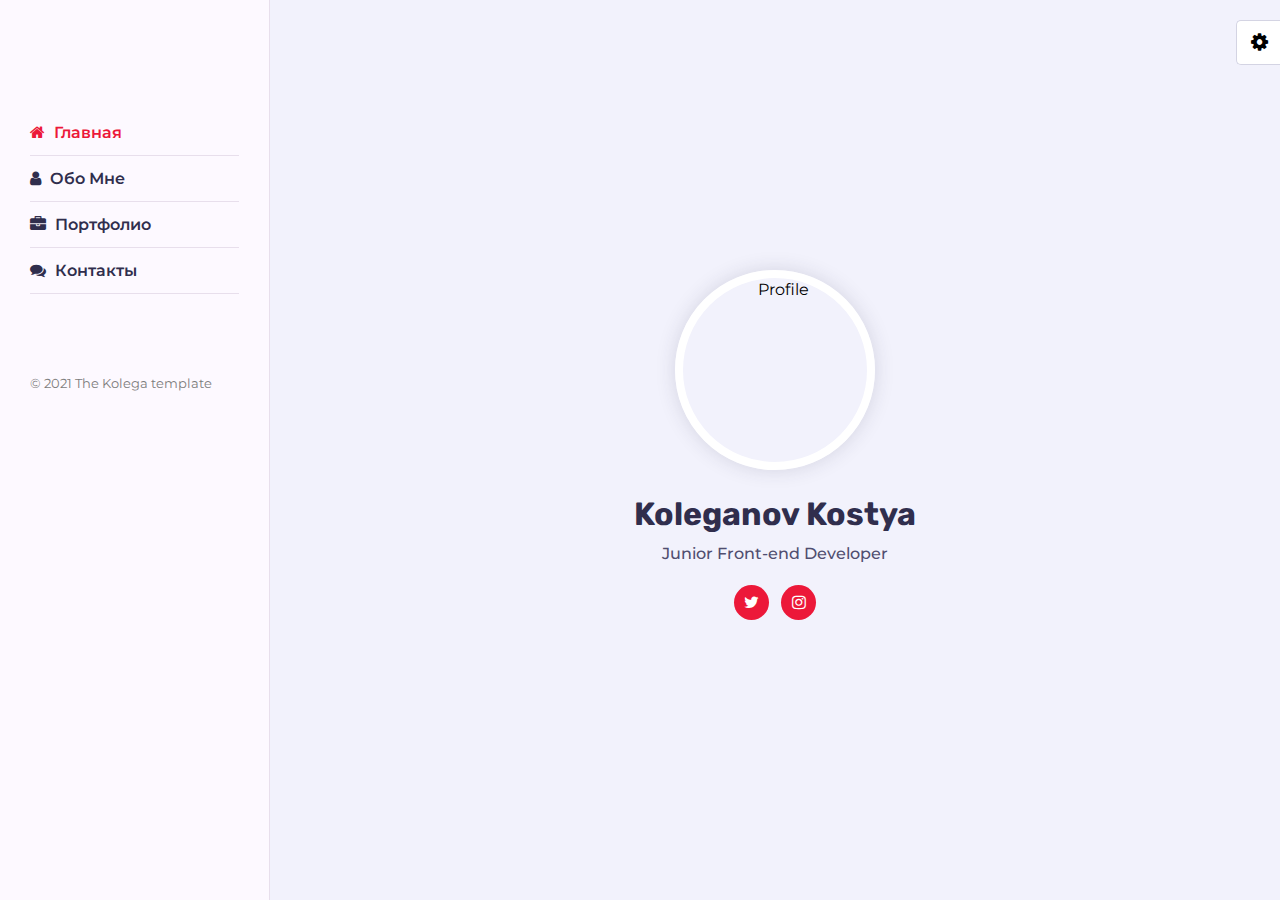
==== commit 9dbb1cbd: "Add files via upload" ====
--- a/index.html
+++ b/index.html
@@ -24,10 +24,10 @@
             <span></span>
         </div>
         <ul class="nav">
-            <li><a href="#home" class="active"><i class="fa fa-home"></i> Home</a></li>
-            <li><a href="#about"><i class="fa fa-user"></i> About</a></li>
-            <li><a href="#portfolio"><i class="fa fa-briefcase"></i> Portfolio</a></li>
-            <li><a href="#contacts"><i class="fa fa-comments"></i> Contacts</a></li>
+            <li><a href="#home" class="active"><i class="fa fa-home"></i> Главная</a></li>
+            <li><a href="#about"><i class="fa fa-user"></i> Обо мне</a></li>
+            <li><a href="#portfolio"><i class="fa fa-briefcase"></i> Портфолио</a></li>
+            <li><a href="#contacts"><i class="fa fa-comments"></i> Контакты</a></li>
         </ul>
         <div class="copyright-text">
             &copy; 2021 The Kolega template
@@ -38,9 +38,9 @@
         <section class="home  section active" id="home">
             <div class="container">
                 <div class="intro">
-                    <img src="images/about.jpg" alt="Profile" class="shadow-dark">
+                    <img src="images/kostya.jpg" alt="Profile" class="shadow-dark">
                     <h1>Koleganov Kostya</h1>
-                    <p>I'm a Front-end Developer</p>
+                    <p>Junior Front-end Developer</p>
                     <div class="social-links">
                         <a href=""><i class="fa fa-twitter"></i></a>
                         <a href="https://www.instagram.com/koleganov_k/" target="_blank"><i class="fa fa-instagram"></i></a>
@@ -54,7 +54,7 @@
             <div class="container">
                 <div class="row">
                     <div class="section-title padd-15">
-                        <h2>About Me</h2>
+                        <h2>Обо мне</h2>
                     </div>
                     <div class="row">
                         <div class="about-content padd-15">
@@ -173,7 +173,7 @@
             <div class="container">
                 <div class="row">
                     <div class="section-title padd-15">
-                        <h2>Portfolio</h2>
+                        <h2>Мои работы</h2>
                     </div>
                 </div>
                 <div class="row">
@@ -282,7 +282,7 @@
             <div class="container">
                 <div class="row">
                     <div class="section-title padd-15">
-                        <h2>Contact Me</h2>
+                        <h2>Мои контакты</h2>
                     </div>
                 </div>
                 <div class="row">
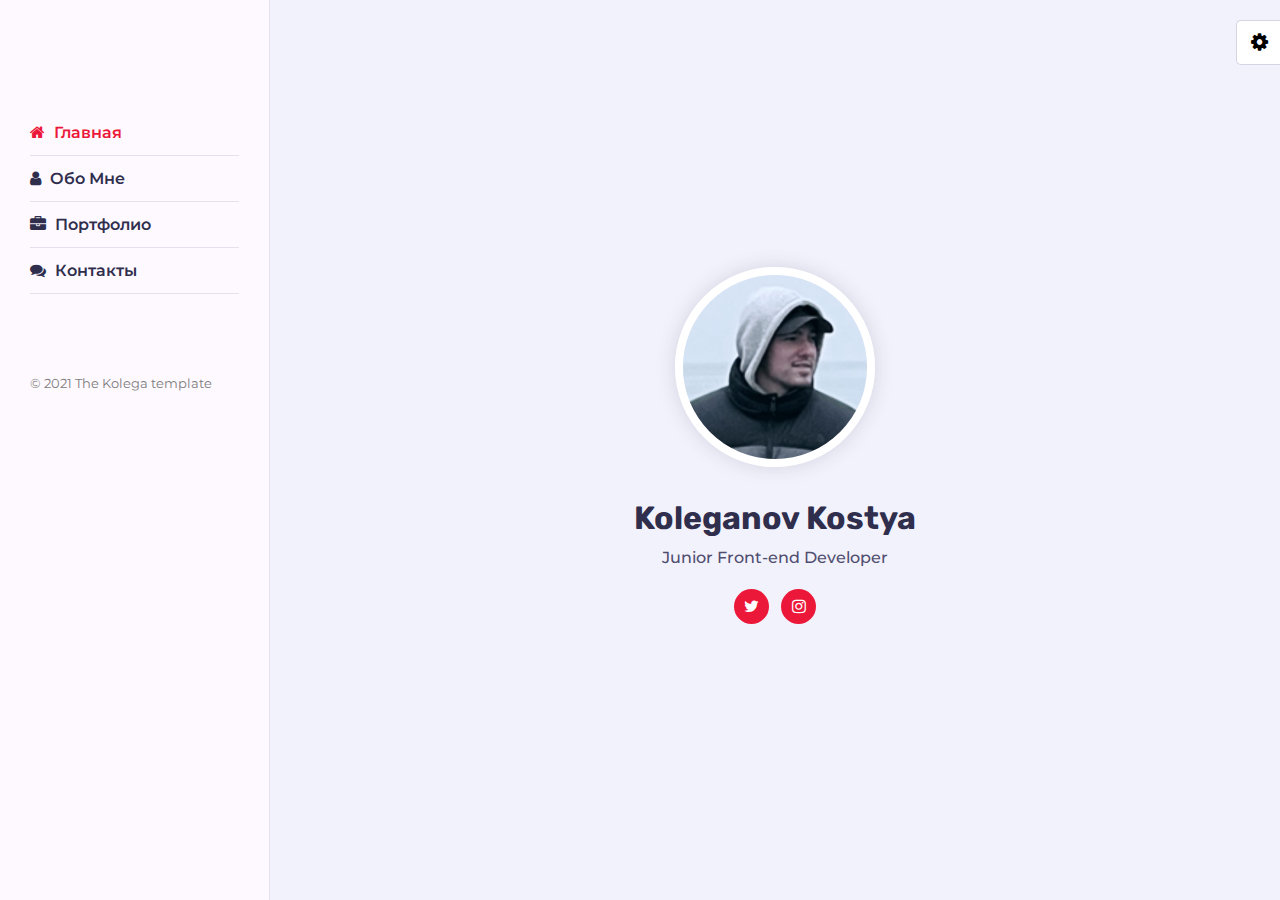
==== commit 6f2498bd: "Add files via upload" ====
--- a/index.html
+++ b/index.html
@@ -60,32 +60,32 @@
                         <div class="about-content padd-15">
                             <div class="row">
                                 <div class="about-text padd-15">
-                                    <h3>I'm Koleganov Kostya and <span>Front-end Developer</span></h3>
-                                    <p> Hi! My name is Upvesh Kumar. I am a Web Developer, and I'm very passionate and dedicated 
-                                        to my work. With 10 years experience as a professional Web developer, I have acquired the skills and knowledge necessary to make your project a success. I enjoy every step of the design process, from discussion and collaboration.</p>
+                                    <h3>Я Колеганов Константин и <span>Веб-Разработчик</span></h3>
+                                    <p>Здравствуйте! Меня зовут Колеганов Константин. Я являюсь Веб-Разработчиком. Я очень увличен и предан своей работе.</p>
                                 </div>
                             </div>
                             <div class="row">
                                 <div class="personal-info padd-15">
                                     <div class="row">
                                         <div class="info-item padd-15">
-                                            <p>Birthday: <span>10 march 1997</span></p>
-                                        </div>
-                                        <div class="info-item padd-15">
-                                            <p>Age: <span>23</span></p>
+                                            <p>Д.Рождения: <span>10 марта 1997</span></p>
+                                        </div>
+                                        <div class="info-item padd-15">
+                                            <p>Возраст: <span>23</span></p>
                                         </div>
                                         <div class="info-item padd-15">
                                             <p>Email: <span>taggz1030@gmail.com</span></p>
                                         </div>
                                         <div class="info-item padd-15">
-                                            <p>Phone: <span>+7 705 133 90 55</span></p>
-                                        </div>
-                                        <div class="info-item padd-15">
-                                            <p>City: <span>Aktau</span></p>
+                                            <p>Номер: <span>+7 705 133 90 55</span></p>
+                                        </div>
+                                        <div class="info-item padd-15">
+                                            <p>Город: <span>Актау</span></p>
                                         </div>
                                     </div>
                                 </div>
                                 <div class="skills padd-15">
+                                    <h2 class="skills-title">Навыки</h2>
                                     <div class="row">
                                         <div class="skill-item padd-15">
                                             <h5>HTML</h5>
@@ -120,7 +120,7 @@
                             </div>
                             <div class="row padd-15">
                                 <div class="experience">
-                                    <h3 class="experience__title">Experience</h3>
+                                    <h3 class="experience__title">Опыт работы</h3>
                                     <div class="row">
                                         <div class="timeline-box padd-15">
                                             <div class="timeline shadow-dark">
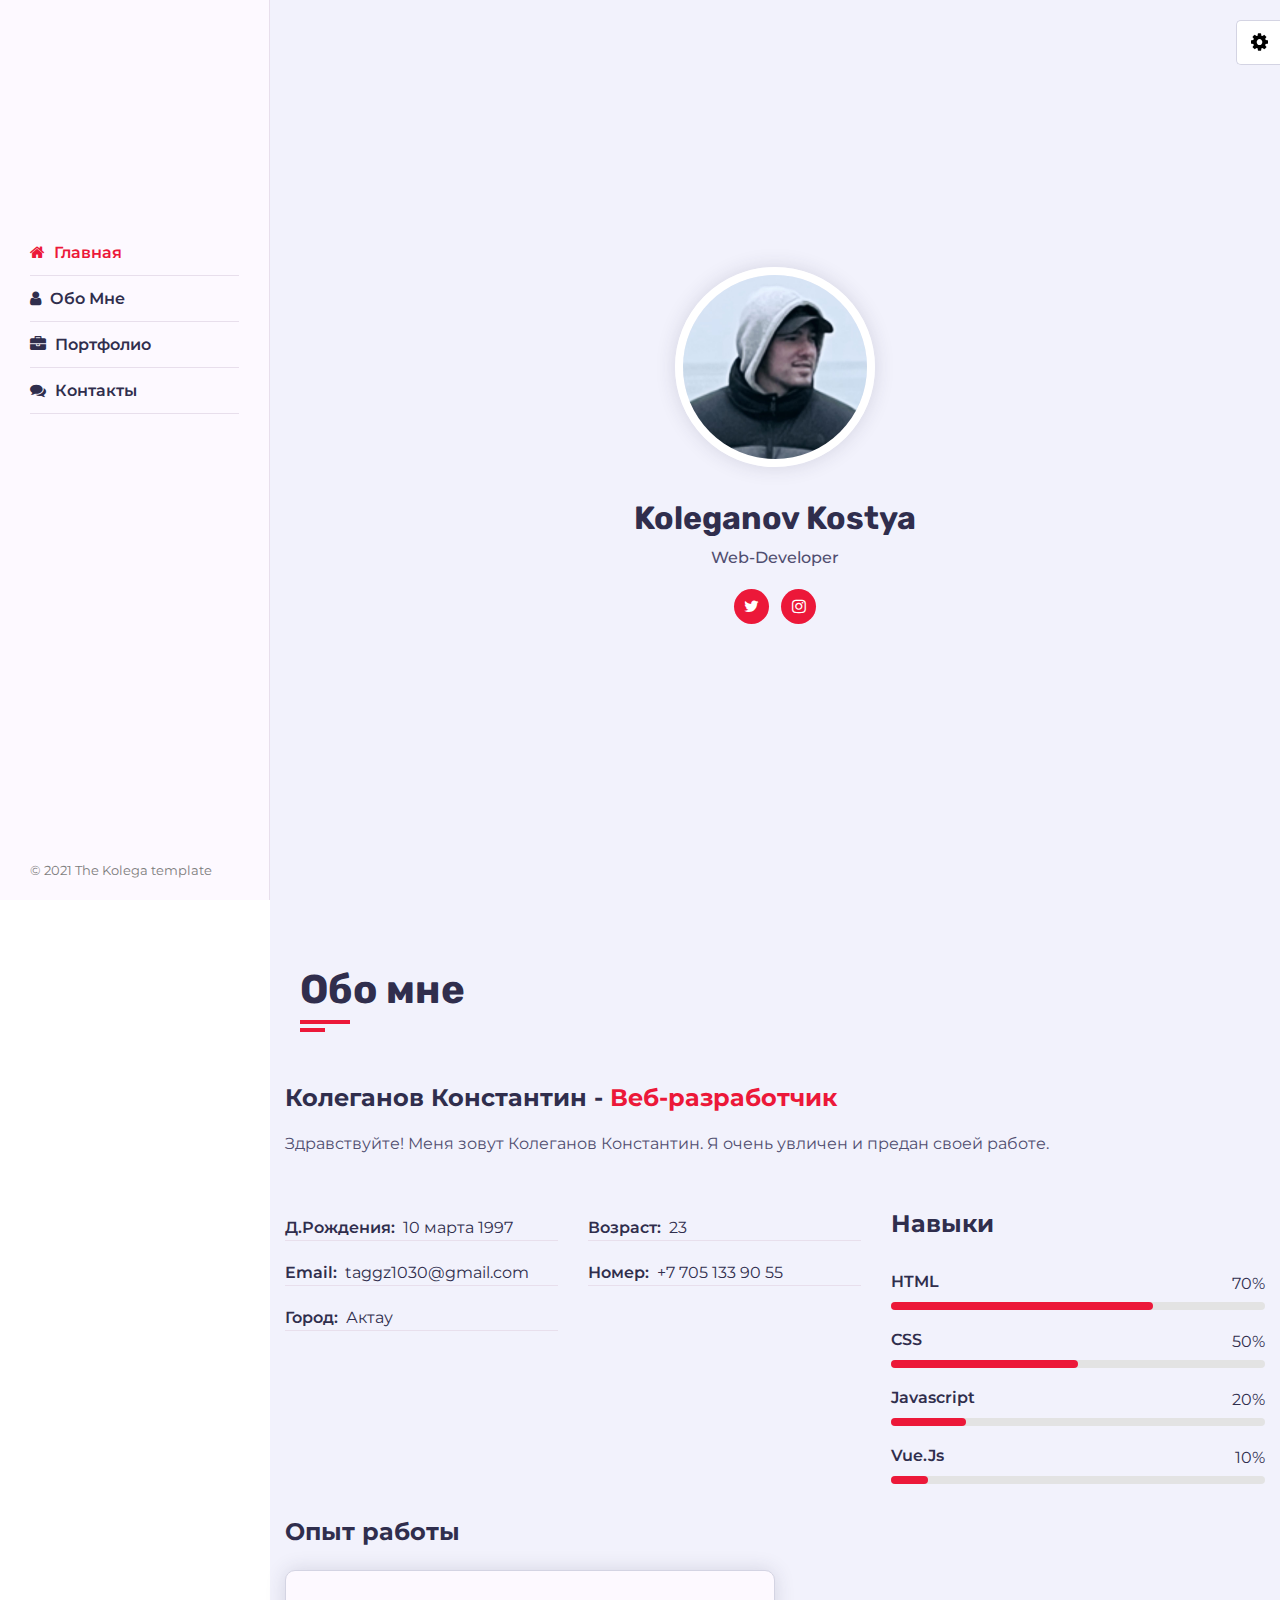
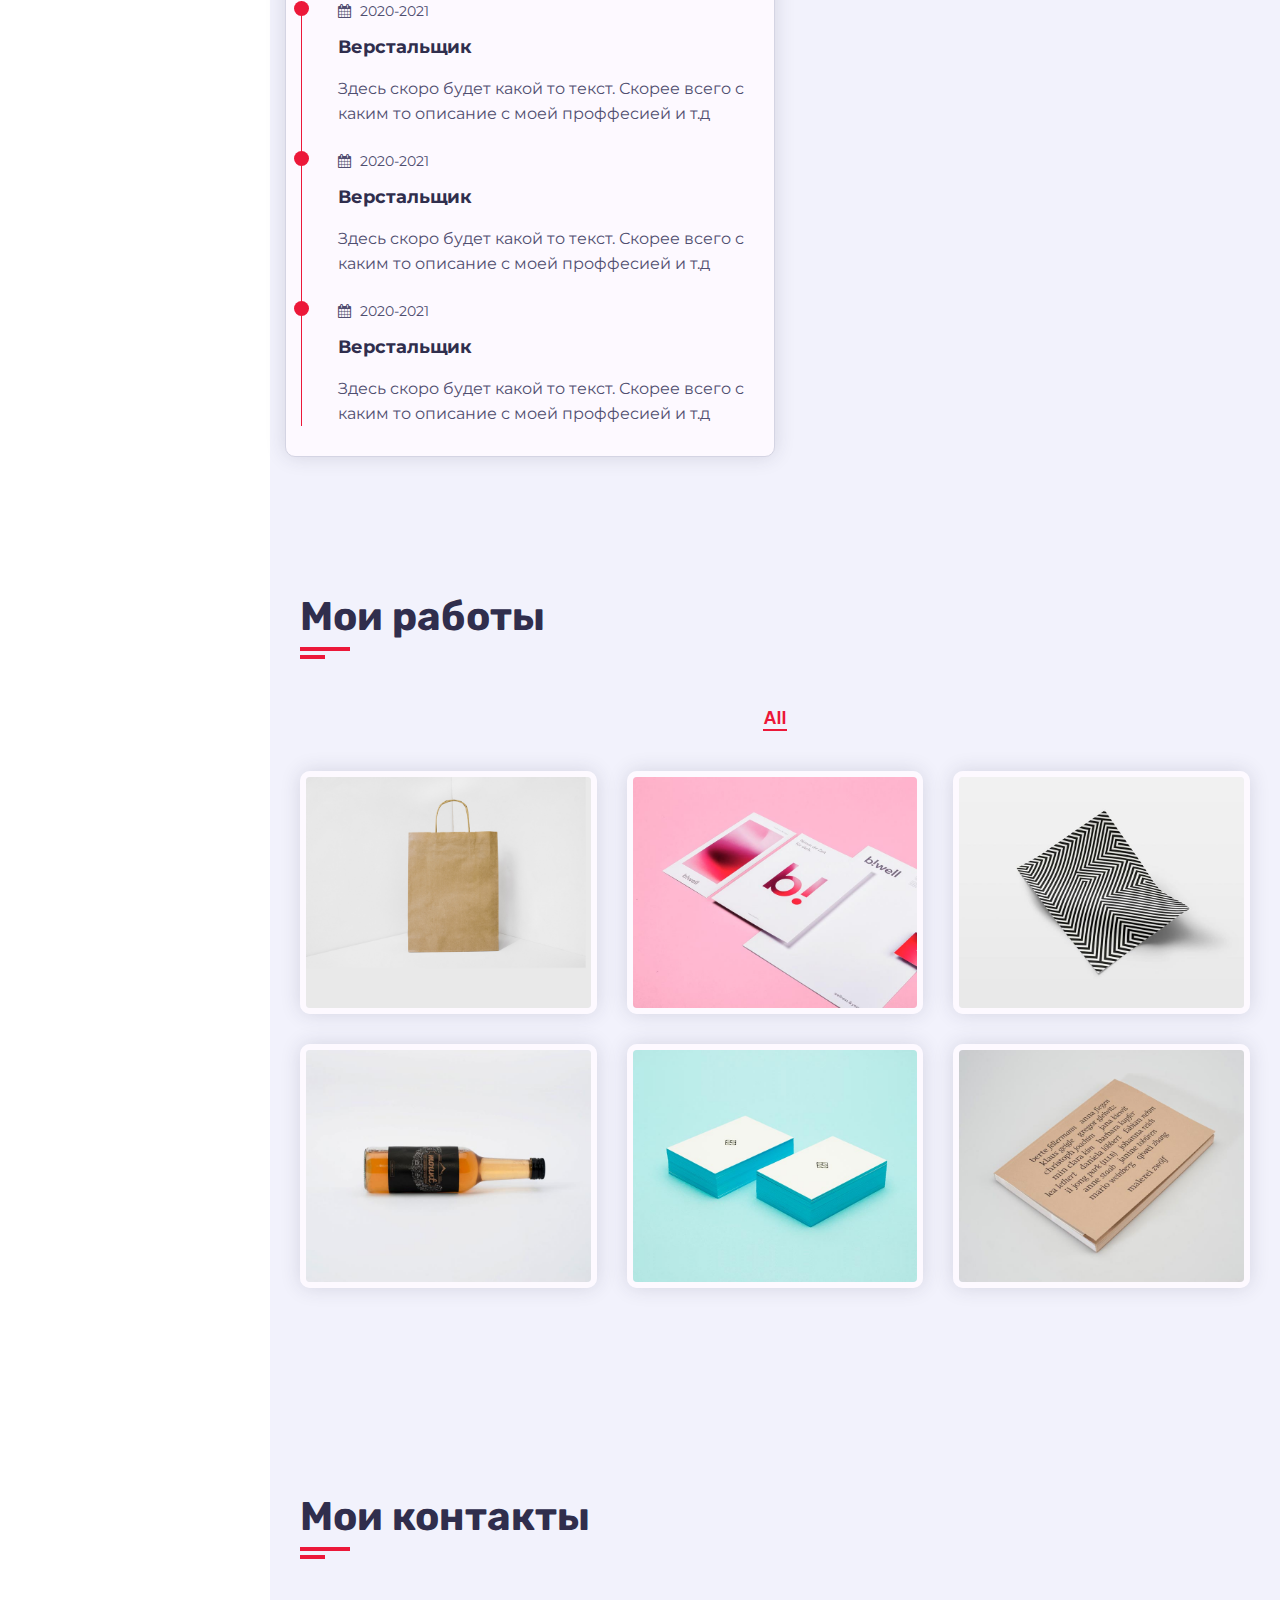
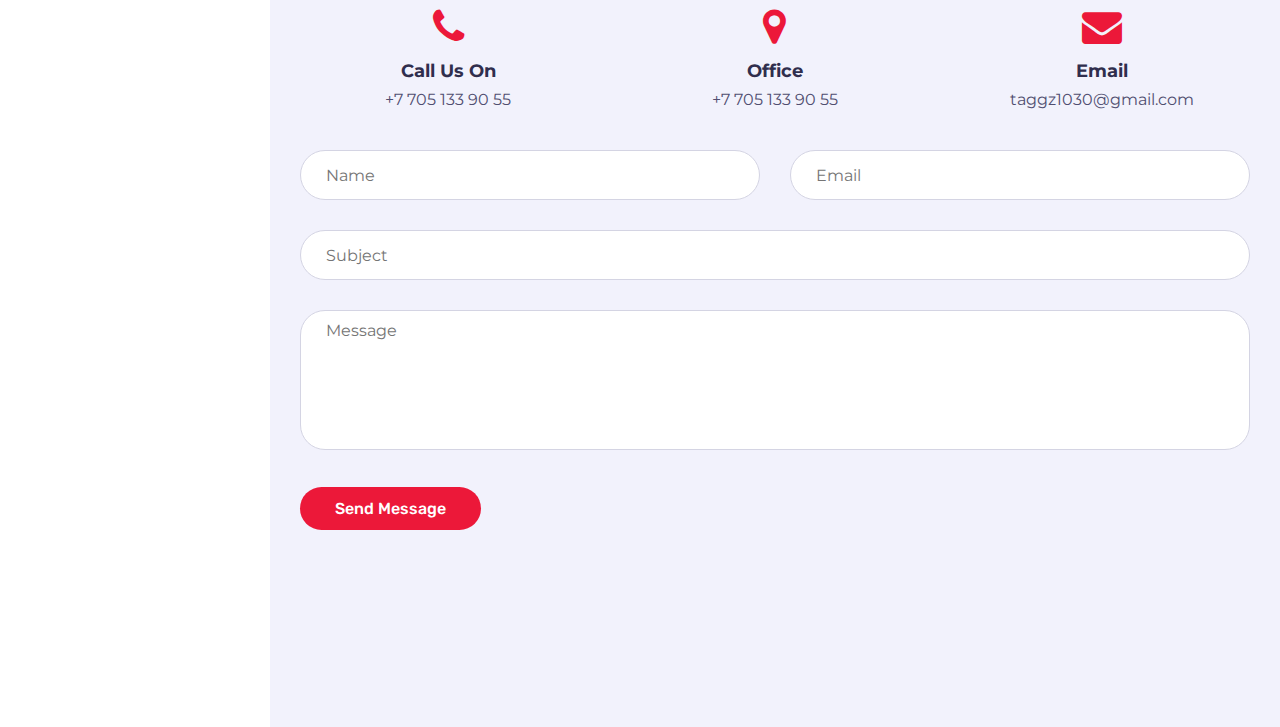
==== commit 86ab4c8e: "Add files via upload" ====
--- a/index.html
+++ b/index.html
@@ -40,7 +40,7 @@
                 <div class="intro">
                     <img src="images/kostya.jpg" alt="Profile" class="shadow-dark">
                     <h1>Koleganov Kostya</h1>
-                    <p>Junior Front-end Developer</p>
+                    <p>Web-Developer</p>
                     <div class="social-links">
                         <a href=""><i class="fa fa-twitter"></i></a>
                         <a href="https://www.instagram.com/koleganov_k/" target="_blank"><i class="fa fa-instagram"></i></a>
@@ -60,8 +60,8 @@
                         <div class="about-content padd-15">
                             <div class="row">
                                 <div class="about-text padd-15">
-                                    <h3>Я Колеганов Константин и <span>Веб-Разработчик</span></h3>
-                                    <p>Здравствуйте! Меня зовут Колеганов Константин. Я являюсь Веб-Разработчиком. Я очень увличен и предан своей работе.</p>
+                                    <h3>Колеганов Константин - <span>Веб-разработчик</span></h3>
+                                    <p>Здравствуйте! Меня зовут Колеганов Константин. Я очень увличен и предан своей работе.</p>
                                 </div>
                             </div>
                             <div class="row">
--- a/css/style.css
+++ b/css/style.css
@@ -47,35 +47,6 @@
     min-height: 100vh;
     display: block;
     padding: 0 30px;
-    position: fixed;
-    left: 270px;
-    top: 0;
-    right: 0;
-    bottom: 0;
-    z-index: 0;
-    opacity: 1;
-    overflow-x: hidden;
-    overflow-y: auto;
-    transition: all 0.3s ease;
-}
-
-.section.back-section {
-    z-index: 1;
-}
-
-.section.active {
-    opacity: 1;
-    z-index: 2;
-    animation: slideSection 1s ease;
-}
-
-@keyframes slideSection {
-    0% {
-        transform: translateX(100%);
-    }
-    100% {
-        transform: translateX(0%);
-    }
 }
 
 .section .container {
@@ -132,6 +103,10 @@
     padding-right: 15px;
     padding-left: 15px;
 
+}
+
+.main-content {
+    padding-left: 270px;
 }
 
 
@@ -223,7 +198,7 @@
 }
 
  .aside .nav {
-     margin: 80px 0;
+     margin: 200px 0;
      padding: 0;
      list-style: none;
  }
@@ -254,23 +229,35 @@
  }
 
  .aside .copyright-text {
+     position: absolute;
+     bottom: 0;
+     margin-bottom: 20px;
      font-size: 13px;
      color: #7d7d7d;
  }
 
 
  /* Home Section */
+
 
  .home {
      min-height: 100vh;
      display: flex;
      display: -ms-flexbox;
  }
+ .intro {
+     position: relative;
+ }
 
  .home .intro {
      text-align: center;
  }
 
+ .home .intro .btn-scroll {
+    position: absolute;
+    margin: 80px -13px;
+    padding: 10px 20px;
+ }
  .home .intro img {
      width: 200px;
      height: 200px;
@@ -357,6 +344,13 @@
     margin-top: 50px;
 }
 
+.about .about-content .skills .skills-title {
+    font-size: 24px;
+    font-weight: 700;
+    color: #302e4d;
+    margin-bottom: 20px;
+}
+
 .about .about-content .skills .skill-item {
     -ms-flex: 0 0 100%;
     flex: 0 0 100%;
@@ -792,17 +786,23 @@
 /* Responsive */
 
 @media (max-width: 1199px) {
+
+    .main-content {
+        padding-left: 0;
+    }
     .section .container {
         padding-top: 70px;
     }
 
     .aside .nav-toggler {
+        top: 23px;
         display: flex;
         left: 30px;
     }
 
     .aside .nav-toggler.open {
-        left: 300px;
+        top: 23px;
+        left: 200px;
     }
 
     .aside {
@@ -834,6 +834,24 @@
         max-width: 50%;
     }
     
+}
+
+@media (max-height: 415px) {
+    .aside .nav {
+        margin: 70px 0;
+    }
+}
+
+@media (max-height: 380px) {
+    .aside .nav {
+        margin: 70px 0;
+    }
+}
+
+@media (max-height: 325px) {
+    .aside .nav {
+        margin: 40px 0;
+    }
 }
 
 @media (max-width: 767px) {
@@ -852,4 +870,7 @@
         flex: 0 0 100%;
         max-width: 100%;
     }
+    .about .about-content .personal-info .info-item p span {
+        font-size: 14px;
+    }
 }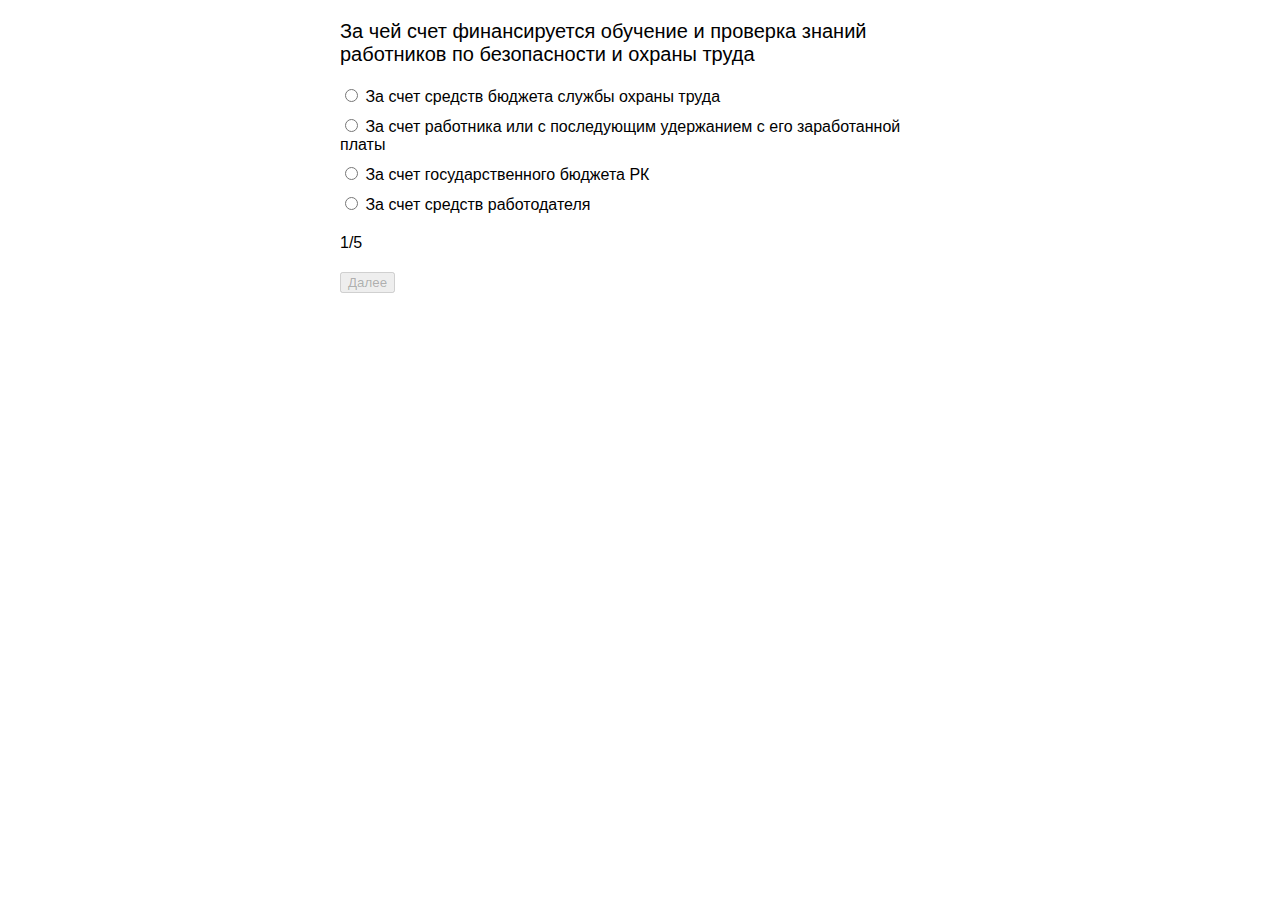
==== commit 23f3a23e: "Add files via upload" ====
--- a/index.html
+++ b/index.html
@@ -1,395 +1,25 @@
 <!DOCTYPE html>
 <html lang="en">
 <head>
-  <title>Personal Portfolio Template</title>
-  <meta charset="utf-8">
-  <meta name="viewport" content="width=device-width, initial-scale=1">
-   <!-- Template css Files -->
-  <link rel="stylesheet" href="css/style.css" type="text/css">
-  <link rel="stylesheet" title="pink" href="css/skins/pink.css" type="text/css" >
-
-  <!--Style Switcher-->
-  <link rel="stylesheet" class="alternate-style" title="yellow" href="css/skins/yellow.css" type="text/css" disabled>
-  <link rel="stylesheet" class="alternate-style" title="orange" href="css/skins/orange.css" type="text/css" disabled>
-  <link rel="stylesheet" class="alternate-style" title="blue" href="css/skins/blue.css" type="text/css" disabled>
-  <link rel="stylesheet" class="alternate-style" title="green" href="css/skins/green.css" type="text/css" disabled>
-
-  <link rel="stylesheet" href="css/styleSwitcher.css" type="text/css">
+    <meta charset="UTF-8">
+    <meta http-equiv="X-UA-Compatible" content="IE=edge">
+    <meta name="viewport" content="width=device-width, initial-scale=1.0">
+    <link rel="stylesheet" href="style.css">
+    <title>Тестирование по ТБ</title>
 </head>
 <body>
+    <div class="quiz" id="quiz">
+        <div class="quiz-questions" id="questions"></div>
 
-<div class="main-conteiner">
-    <div class="aside">
-        <div class="nav-toggler">
-            <span></span>
-        </div>
-        <ul class="nav">
-            <li><a href="#home" class="active"><i class="fa fa-home"></i> Главная</a></li>
-            <li><a href="#about"><i class="fa fa-user"></i> Обо мне</a></li>
-            <li><a href="#portfolio"><i class="fa fa-briefcase"></i> Портфолио</a></li>
-            <li><a href="#contacts"><i class="fa fa-comments"></i> Контакты</a></li>
-        </ul>
-        <div class="copyright-text">
-            &copy; 2021 The Kolega template
-        </div>
+        <div class="quiz-indicator" id="indicator">1/10</div>
+
+        <div class="quiz-results" id="results"></div>
+    
+            <div class="quiz-controls">
+                <button class="btn-next" id="btn-next" disabled>Далее</button>
+                <button class="btn-restart" id="btn-restart">С начала</button>
+            </div>
     </div>
-
-    <div class="main-content">
-        <section class="home  section active" id="home">
-            <div class="container">
-                <div class="intro">
-                    <img src="images/kostya.jpg" alt="Profile" class="shadow-dark">
-                    <h1>Koleganov Kostya</h1>
-                    <p>Web-Developer</p>
-                    <div class="social-links">
-                        <a href=""><i class="fa fa-twitter"></i></a>
-                        <a href="https://www.instagram.com/koleganov_k/" target="_blank"><i class="fa fa-instagram"></i></a>
-                    </div>
-                </div>
-            </div>
-        </section>
-        <!-- Home section end-->
-
-        <section class="about  section " id="about">
-            <div class="container">
-                <div class="row">
-                    <div class="section-title padd-15">
-                        <h2>Обо мне</h2>
-                    </div>
-                    <div class="row">
-                        <div class="about-content padd-15">
-                            <div class="row">
-                                <div class="about-text padd-15">
-                                    <h3>Колеганов Константин - <span>Веб-разработчик</span></h3>
-                                    <p>Здравствуйте! Меня зовут Колеганов Константин. Я очень увличен и предан своей работе.</p>
-                                </div>
-                            </div>
-                            <div class="row">
-                                <div class="personal-info padd-15">
-                                    <div class="row">
-                                        <div class="info-item padd-15">
-                                            <p>Д.Рождения: <span>10 марта 1997</span></p>
-                                        </div>
-                                        <div class="info-item padd-15">
-                                            <p>Возраст: <span>23</span></p>
-                                        </div>
-                                        <div class="info-item padd-15">
-                                            <p>Email: <span>taggz1030@gmail.com</span></p>
-                                        </div>
-                                        <div class="info-item padd-15">
-                                            <p>Номер: <span>+7 705 133 90 55</span></p>
-                                        </div>
-                                        <div class="info-item padd-15">
-                                            <p>Город: <span>Актау</span></p>
-                                        </div>
-                                    </div>
-                                </div>
-                                <div class="skills padd-15">
-                                    <h2 class="skills-title">Навыки</h2>
-                                    <div class="row">
-                                        <div class="skill-item padd-15">
-                                            <h5>HTML</h5>
-                                            <div class="progress">
-                                                <div class="progress-in" style="width: 70%"></div>
-                                                <div class="skill-percent">70%</div>
-                                            </div>
-                                        </div>
-                                        <div class="skill-item padd-15">
-                                            <h5>CSS</h5>
-                                            <div class="progress">
-                                                <div class="progress-in" style="width: 50%"></div>
-                                                <div class="skill-percent">50%</div>
-                                            </div>
-                                        </div>
-                                        <div class="skill-item padd-15">
-                                            <h5>Javascript</h5>
-                                            <div class="progress">
-                                                <div class="progress-in" style="width: 20%"></div>
-                                                <div class="skill-percent">20%</div>
-                                            </div>
-                                        </div>
-                                        <div class="skill-item padd-15">
-                                            <h5>Vue.js</h5>
-                                            <div class="progress">
-                                                <div class="progress-in" style="width: 10%"></div>
-                                                <div class="skill-percent">10%</div>
-                                            </div>
-                                        </div>
-                                    </div>
-                                </div>
-                            </div>
-                            <div class="row padd-15">
-                                <div class="experience">
-                                    <h3 class="experience__title">Опыт работы</h3>
-                                    <div class="row">
-                                        <div class="timeline-box padd-15">
-                                            <div class="timeline shadow-dark">
-                                                <!-- Timeline item-->
-                                                <div class="timeline-item">
-                                                    <div class="circle-dot"></div>
-                                                    <h6 class="timeline-date">
-                                                        <i class="fa fa-calendar"></i> 2020-2021
-                                                    </h6>
-                                                    <h4 class="timeline-title">Верстальщик</h4>
-                                                    <p class="timeline-text">
-                                                        Здесь скоро будет какой то текст. Скорее всего с каким то описание с моей проффесией и т.д </p>
-                                                </div>
-                                                <!-- Timeline Item End-->
-                                                 <!-- Timeline item-->
-                                                 <div class="timeline-item">
-                                                    <div class="circle-dot"></div>
-                                                    <h6 class="timeline-date">
-                                                        <i class="fa fa-calendar"></i> 2020-2021
-                                                    </h6>
-                                                    <h4 class="timeline-title">Верстальщик</h4>
-                                                    <p class="timeline-text">
-                                                        Здесь скоро будет какой то текст. Скорее всего с каким то описание с моей проффесией и т.д </p>
-                                                </div>
-                                                <!-- Timeline Item End-->
-                                                 <!-- Timeline item-->
-                                                 <div class="timeline-item">
-                                                    <div class="circle-dot"></div>
-                                                    <h6 class="timeline-date">
-                                                        <i class="fa fa-calendar"></i> 2020-2021
-                                                    </h6>
-                                                    <h4 class="timeline-title">Верстальщик</h4>
-                                                    <p class="timeline-text">
-                                                        Здесь скоро будет какой то текст. Скорее всего с каким то описание с моей проффесией и т.д </p>
-                                                </div>
-                                                <!-- Timeline Item End-->
-                                            </div>
-                                        </div>
-                                    </div>
-                                </div>
-                            </div>
-                        </div>
-                    </div>
-                </div>
-            </div>
-        </section>
-        <!-- About Section End -->
-
-        <section class="portfolio section" id="portfolio">
-            <div class="container">
-                <div class="row">
-                    <div class="section-title padd-15">
-                        <h2>Мои работы</h2>
-                    </div>
-                </div>
-                <div class="row">
-                    <!--Portfolio item-->
-                    <div class="portfolio-filter padd-15">
-                        <button type="button" class="active" data-filter="all">All</button>
-                    </div>
-                </div>
-                    <div class="row">
-                        <!--Potfolio item-->
-                        <div class="portfolio-item padd-15">
-                            <div class="portfolio-item-inner shadow-dark">
-                                <div class="portfolio-img">
-                                    <img src="images/portfolio/1.jpg" alt="Portfolio">
-                                </div>
-                                <div class="portfolio-info">
-                                    <h4>Wakeboard</h4>
-                                    <div class="icon">
-                                        <i class="fa fa-search"></i>
-                                    </div>
-                                </div>
-                            </div>
-                        </div>
-                        <!--Potfolio item End-->
-                        <!--Potfolio item-->
-                        <div class="portfolio-item padd-15">
-                            <div class="portfolio-item-inner shadow-dark">
-                                <div class="portfolio-img">
-                                    <img src="images/portfolio/2.jpg" alt="Portfolio">
-                                </div>
-                                <div class="portfolio-info">
-                                    <h4>Wakeboard2</h4>
-                                    <div class="icon">
-                                        <i class="fa fa-search"></i>
-                                    </div>
-                                </div>
-                            </div>
-                        </div>
-                        <!--Potfolio item End-->
-                        <!--Potfolio item-->
-                        <div class="portfolio-item padd-15">
-                            <div class="portfolio-item-inner shadow-dark">
-                                <div class="portfolio-img">
-                                    <img src="images/portfolio/3.jpg" alt="Portfolio">
-                                </div>
-                                <div class="portfolio-info">
-                                    <h4>Wakeboard3</h4>
-                                    <div class="icon">
-                                        <i class="fa fa-search"></i>
-                                    </div>
-                                </div>
-                            </div>
-                        </div>
-                        <!--Potfolio item End-->
-                        <!--Potfolio item-->
-                        <div class="portfolio-item padd-15">
-                            <div class="portfolio-item-inner shadow-dark">
-                                <div class="portfolio-img">
-                                    <img src="images/portfolio/4.jpg" alt="Portfolio">
-                                </div>
-                                <div class="portfolio-info">
-                                    <h4>Wakeboard4</h4>
-                                    <div class="icon">
-                                        <i class="fa fa-search"></i>
-                                    </div>
-                                </div>
-                            </div>
-                        </div>
-                        <!--Potfolio item End-->
-                        <!--Potfolio item-->
-                        <div class="portfolio-item padd-15">
-                            <div class="portfolio-item-inner shadow-dark">
-                                <div class="portfolio-img">
-                                    <img src="images/portfolio/5.jpg" alt="Portfolio">
-                                </div>
-                                <div class="portfolio-info">
-                                    <h4>Wakeboard5</h4>
-                                    <div class="icon">
-                                        <i class="fa fa-search"></i>
-                                    </div>
-                                </div>
-                            </div>
-                        </div>
-                        <!--Potfolio item End-->
-                        <!--Potfolio item-->
-                        <div class="portfolio-item padd-15">
-                            <div class="portfolio-item-inner shadow-dark">
-                                <div class="portfolio-img">
-                                    <img src="images/portfolio/6.jpg" alt="Portfolio">
-                                </div>
-                                <div class="portfolio-info">
-                                    <h4>Wakeboard6</h4>
-                                    <div class="icon">
-                                        <i class="fa fa-search"></i>
-                                    </div>
-                                </div>
-                            </div>
-                        </div>
-                        <!--Potfolio item End-->
-                    </div>
-            </div>
-        </section>
-
-        <!--Contact Section-->
-        <section class="contact section" id="contacts">
-            <div class="container">
-                <div class="row">
-                    <div class="section-title padd-15">
-                        <h2>Мои контакты</h2>
-                    </div>
-                </div>
-                <div class="row">
-                    <!--Contact info item-->
-                    <div class="contact-info-item padd-15">
-                        <div class="icon"><i class="fa fa-phone"></i></div>
-                        <h4>Call Us On</h4>
-                        <p>+7 705 133 90 55</p>
-                    </div>
-                    <!--Contact info item end-->
-                     <!--Contact info item-->
-                     <div class="contact-info-item padd-15">
-                        <div class="icon"><i class="fa fa-map-marker"></i></div>
-                        <h4>Office</h4>
-                        <p>+7 705 133 90 55</p>
-                    </div>
-                    <!--Contact info item end-->
-                     <!--Contact info item-->
-                     <div class="contact-info-item padd-15">
-                        <div class="icon"><i class="fa fa-envelope"></i></div>
-                        <h4>Email</h4>
-                        <p>taggz1030@gmail.com</p>
-                    </div>
-                    <!--Contact info item end-->
-                </div>
-                <!--Contact form-->
-                <div class="row">
-                    <form action="" class="contact-form padd-15">
-                        <div class="row">
-                            <div class="form-item col-6 padd-15">
-                                <div class="form-group">
-                                    <input type="text" class="form-control" placeholder="Name">
-                                </div>
-                            </div>
-                            <div class="form-item col-6 padd-15">
-                                <div class="form-group">
-                                    <input type="email" class="form-control" placeholder="Email">
-                                </div>
-                            </div>
-                        </div>
-                        <div class="row">
-                            <div class="form-item col-12 padd-15">
-                                <div class="form-group">
-                                    <input type="text" class="form-control" placeholder="Subject">
-                                </div>
-                            </div>
-                        </div>
-                        <div class="row">
-                            <div class="form-item col-12 padd-15">
-                                <div class="form-group">
-                                    <textarea class="form-control" placeholder="Message"></textarea>
-                                </div>
-                            </div>
-                        </div>
-                        <div class="row">
-                            <div class="col-12 padd-15">
-                                <button type="submit" class="btn">Send Message</button>
-                            </div>
-                        </div>
-                    </form>
-                </div>
-                <!--Contact form End-->
-
-            </div>
-        </section>        
-
-
-
-        <!--Contact Section End-->
-    </div>
-</div>
-
-<div class="lightbox">
-    <div class="lightbox-content">
-        <div class="lightbox-close">&times;</div>
-        <img src="images/portfolio/2.jpg" alt="" class="lightbox-img">
-        <div class="lightbox-caption">
-            <div class="caption-text"></div>
-            <div class="caption-counter"></div>
-        </div>
-    </div>
-    <div class="lightbox-controls">
-        <div class="prev-item" onclick="prevItem()"><i class="fa fa-angle-left"></i></div>
-        <div class="next-item" onclick="nextItem()"><i class="fa fa-angle-right"></i></div>
-    </div>
-</div>
-
-<!--Style Switcher-->
-
-<div class="style-switcher">
-    <div class="toggle-style-switcher">
-        <i class="fa fa-cog fa-spin"></i>
-    </div>
-    <h5>Style Switcher</h5>
-    <ul>
-        <li><a href="javascript:void(0);" title="pink" style="background-color: #ec1839" onclick="setActiveStyle('pink')"></a></li>
-        <li><a href="javascript:void(0);" title="blue" style="background-color: #2196f3" onclick="setActiveStyle('blue')"></a></li>
-        <li><a href="javascript:void(0);" title="orange" style="background-color: #fa5b0f" onclick="setActiveStyle('orange')"></a></li>
-        <li><a href="javascript:void(0);" title="yellow" style="background-color: #ffb400" onclick="setActiveStyle('yellow')"></a></li>
-        <li><a href="javascript:void(0);" title="green" style="background-color: #72b626" onclick="setActiveStyle('green')"></a></li>
-    </ul>
-</div>
-
-
-
-<script src="js/script.js"></script>
-<script src="js/styleSwitcher.js"></script>
+<script src="main.js"></script>
 </body>
-</html>
-
+</html>--- a/style.css
+++ b/style.css
@@ -0,0 +1,91 @@
+body {
+    margin: 0;
+    font-family: 'Open Sans', sans-serif;
+}
+
+.quiz {
+    margin: 0 auto;
+    width: 600px;
+}
+
+.quiz-questions {
+   margin-top: 20px;
+   margin-bottom: 20px;
+}
+
+.quiz-questions-item {
+    margin-bottom: 20px;
+}
+
+.quiz-questions-item__question {
+    font-size: 20px;
+    margin-bottom: 20px;
+}
+
+.quiz-questions-item__answers {
+    padding: 0;
+    margin: 0;
+    list-style: none;
+}
+
+.quiz-indicator {
+    margin-bottom: 20px;
+}
+
+.btn-restart {
+    display: none;
+}
+
+.quiz-results-item__question {
+    font-size: 20px;
+    margin-bottom: 20px;
+}
+.quiz-results-item__answers {
+    padding: 0;
+    margin: 0;
+    list-style: none;
+}
+
+.quiz-results-item__answers li {
+    margin-bottom: 5px;
+}
+.quiz-results-item {
+    margin-bottom: 20px;
+}
+.quiz-results {
+    display: none;
+    margin-bottom: 20px;
+    margin-top: 20px;
+}
+
+.questions--hidden {
+    display: none;
+}
+
+.indicator--hidden {
+    display: none;
+}
+
+.btn-next--hidden {
+    display: none;
+}
+
+.indicator--visable {
+    display: block;
+}
+
+.btn-restart-visible {
+    display: block;
+}
+
+.answer--invalid {
+    color: red;
+}
+
+.answer--valid {
+    color: green;
+}
+
+.answers-li {
+    margin-bottom: 10px;
+}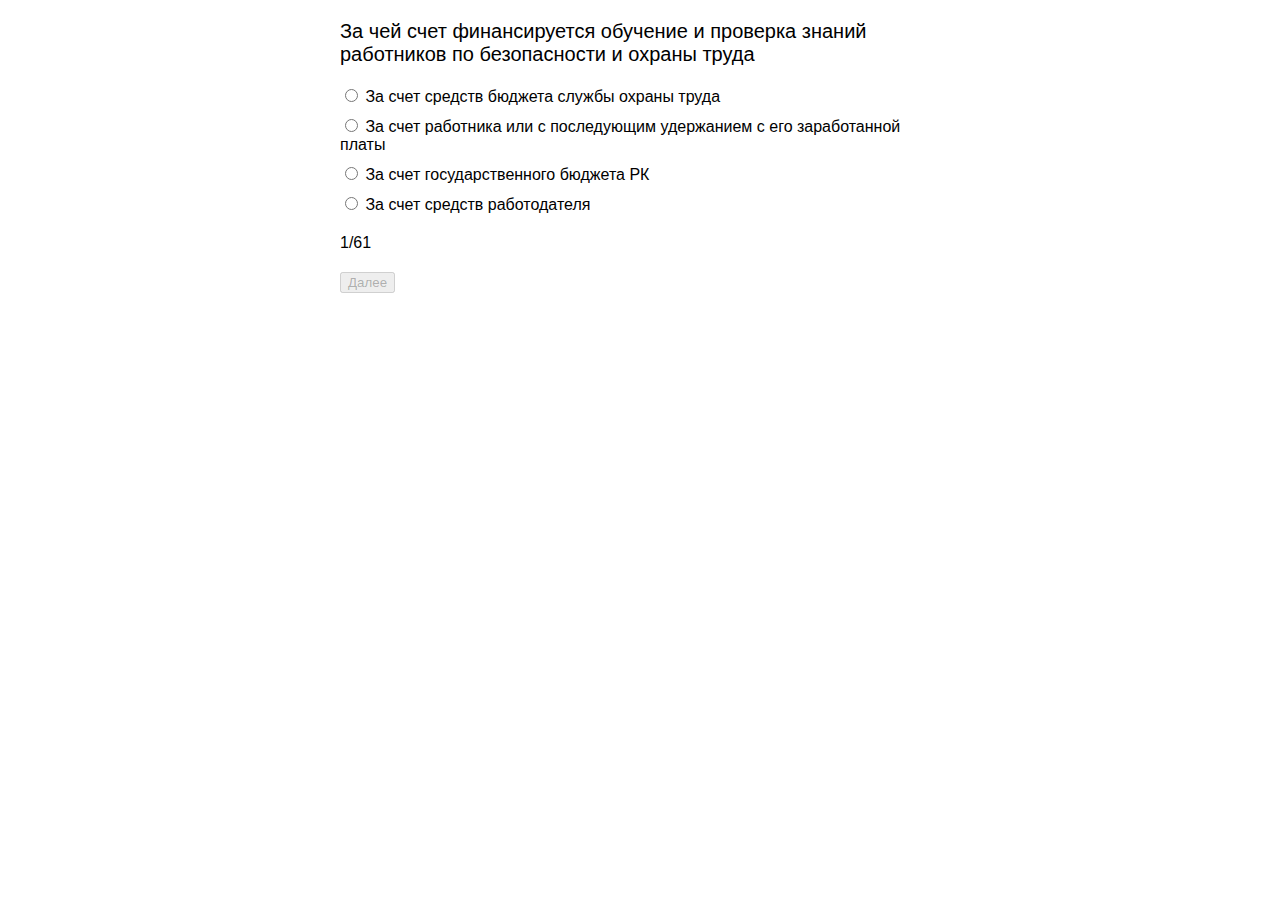
==== commit 1337711f: "Add files via upload" ====
--- a/index.html
+++ b/index.html
@@ -9,11 +9,13 @@
 </head>
 <body>
     <div class="quiz" id="quiz">
+        
         <div class="quiz-questions" id="questions"></div>
 
         <div class="quiz-indicator" id="indicator">1/10</div>
 
         <div class="quiz-results" id="results"></div>
+        
     
             <div class="quiz-controls">
                 <button class="btn-next" id="btn-next" disabled>Далее</button>
--- a/style.css
+++ b/style.css
@@ -22,6 +22,8 @@
     margin-bottom: 20px;
 }
 
+
+
 .quiz-questions-item__answers {
     padding: 0;
     margin: 0;
@@ -37,6 +39,7 @@
 }
 
 .quiz-results-item__question {
+    font-weight: 700;
     font-size: 20px;
     margin-bottom: 20px;
 }
@@ -55,7 +58,20 @@
 .quiz-results {
     display: none;
     margin-bottom: 20px;
-    margin-top: 20px;
+    margin-top: 50px;
+    position: relative;
+}
+
+.quiz-show {
+    font-weight: 700;
+    top: -31px;
+    position: absolute;
+    left: 250px;
+    text-align: center;
+    margin-bottom: 20px;
+}
+.quiz-controls {
+    margin-bottom: 20px;
 }
 
 .questions--hidden {
@@ -88,4 +104,65 @@
 
 .answers-li {
     margin-bottom: 10px;
+}
+
+/* Адаптивность */
+
+@media only screen and (max-width: 735px) {
+
+    .quiz {
+        width: 384px;
+    }
+
+    .quiz-questions-item__question {
+        font-weight: 700;
+        margin-left: 10px;
+        font-size: 20px;
+        width: 380px;
+        
+    }
+
+    .answers-li {
+        width: 350px;
+        margin-left: 10px;
+    }
+
+    .quiz-indicator {
+        margin-left: 10px;
+    }
+
+    .quiz-controls {
+        margin-left: 10px;
+        margin-bottom: 30px;
+    }
+
+    .quiz-show {
+        left: 120px;
+    }
+
+
+
+    .quiz-results-item__question {
+        font-weight: 700;
+        margin-left: 10px;
+        font-size: 20px;
+        width: 370px;
+    }
+
+    .quiz-results-item__answers li {
+        width: 350px;
+        margin-left: 10px;
+    }
+
+}
+
+@media only screen and (max-width: 390px) {
+
+    .quiz-questions-item__question {
+        font-weight: 700;
+        margin-left: 10px;
+        font-size: 20px;
+        width: 375px;
+        
+    }
 }